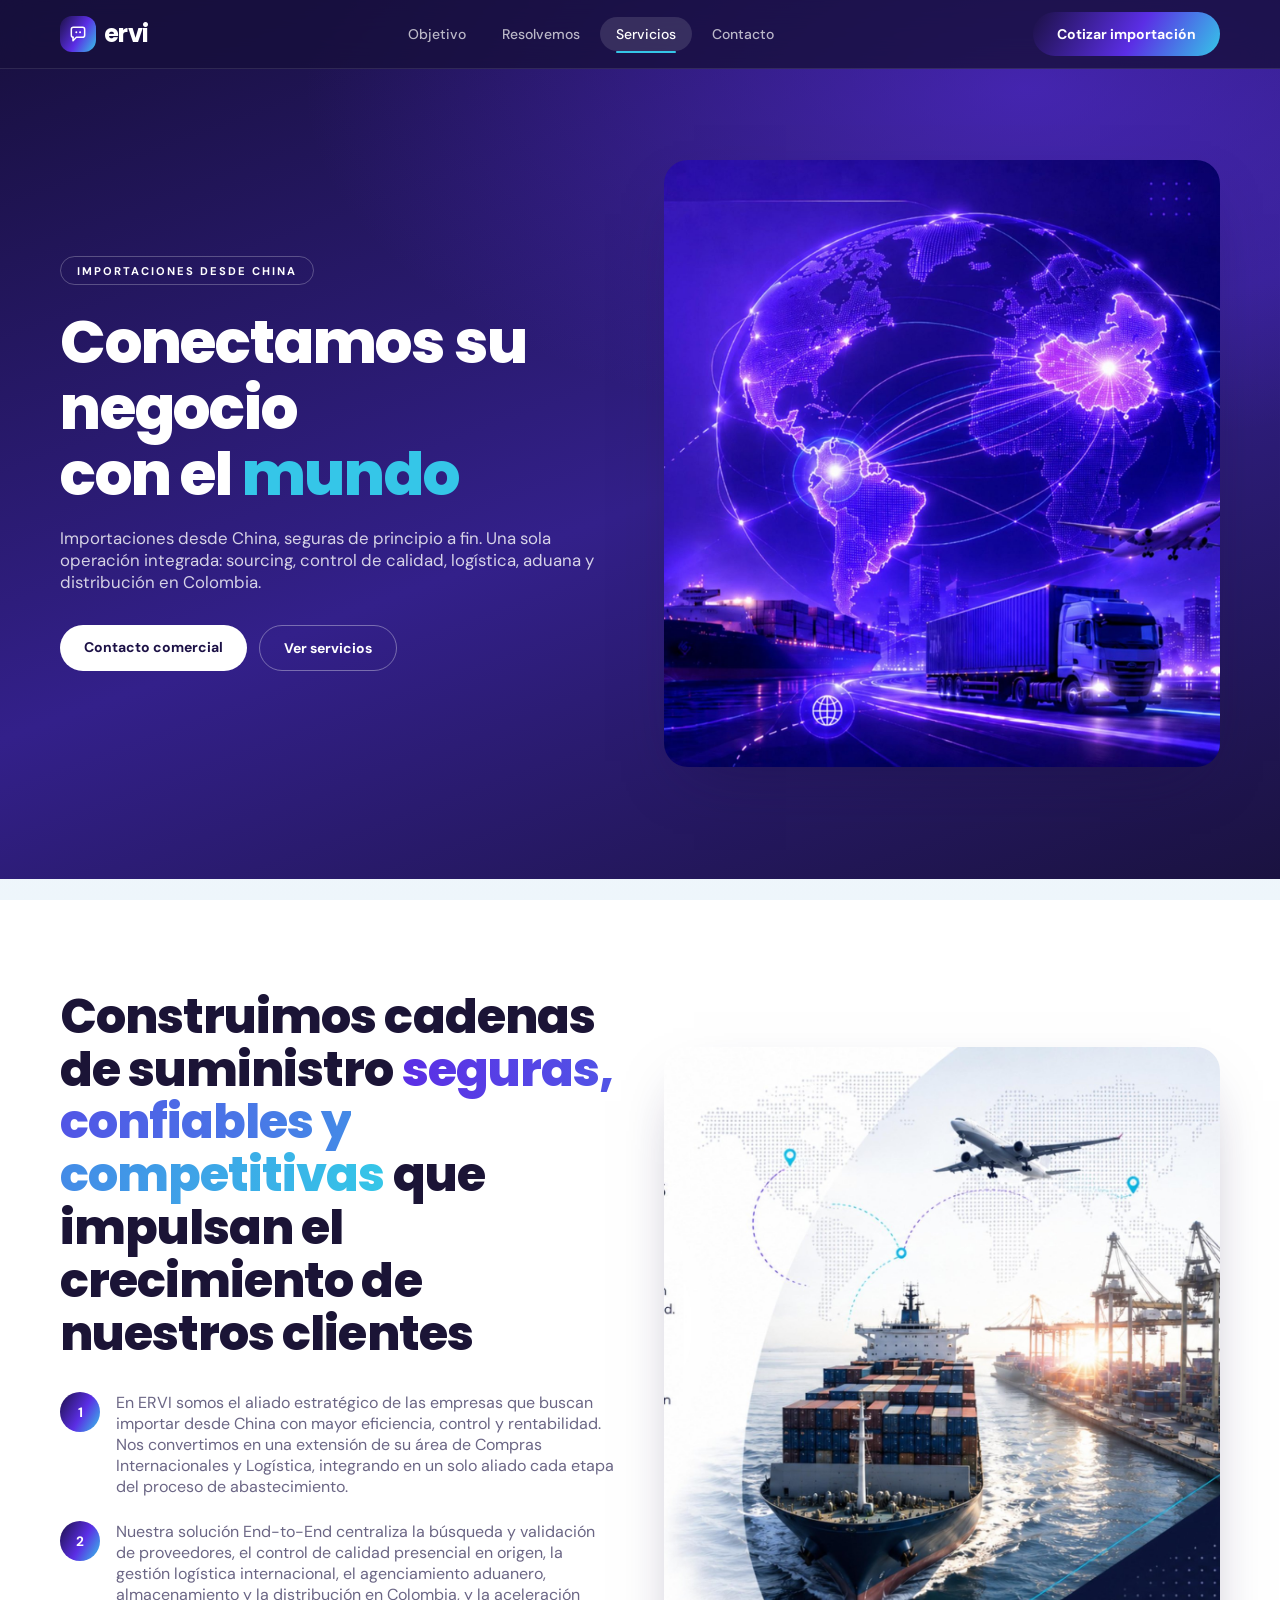
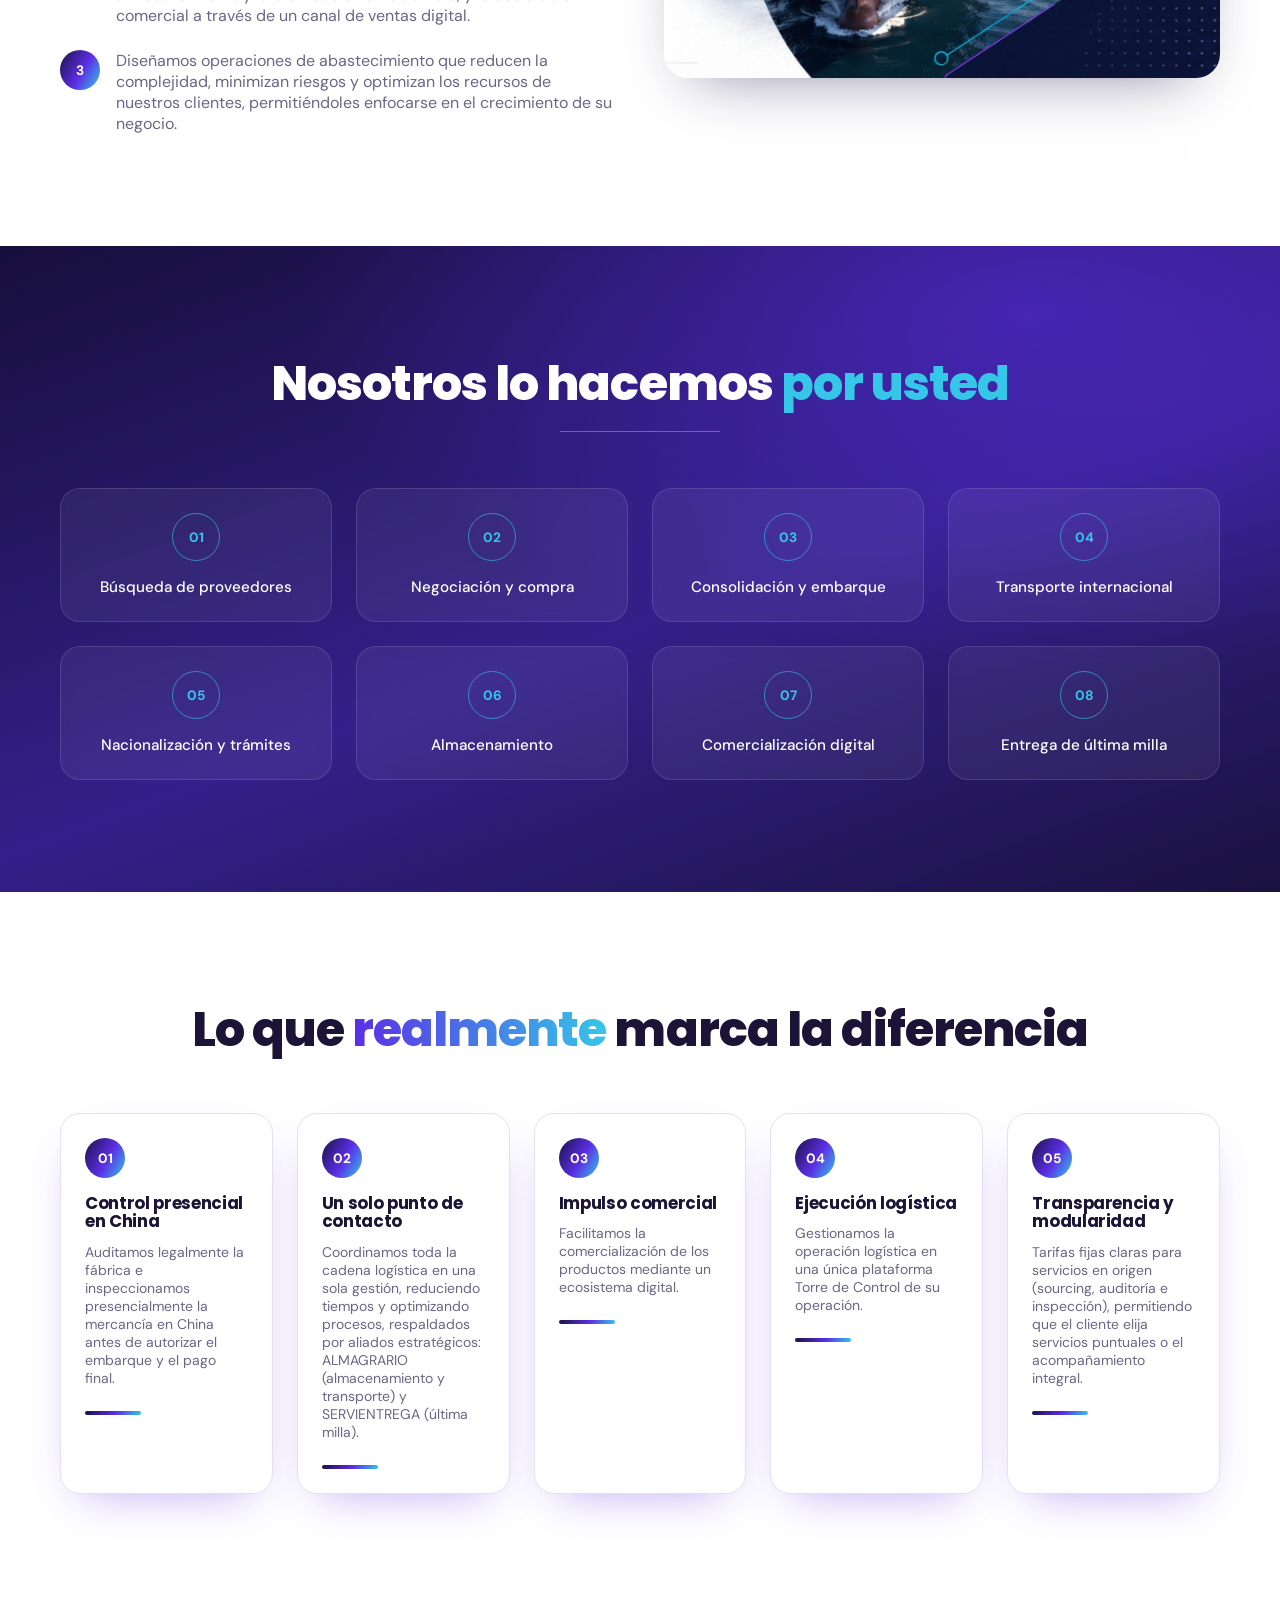
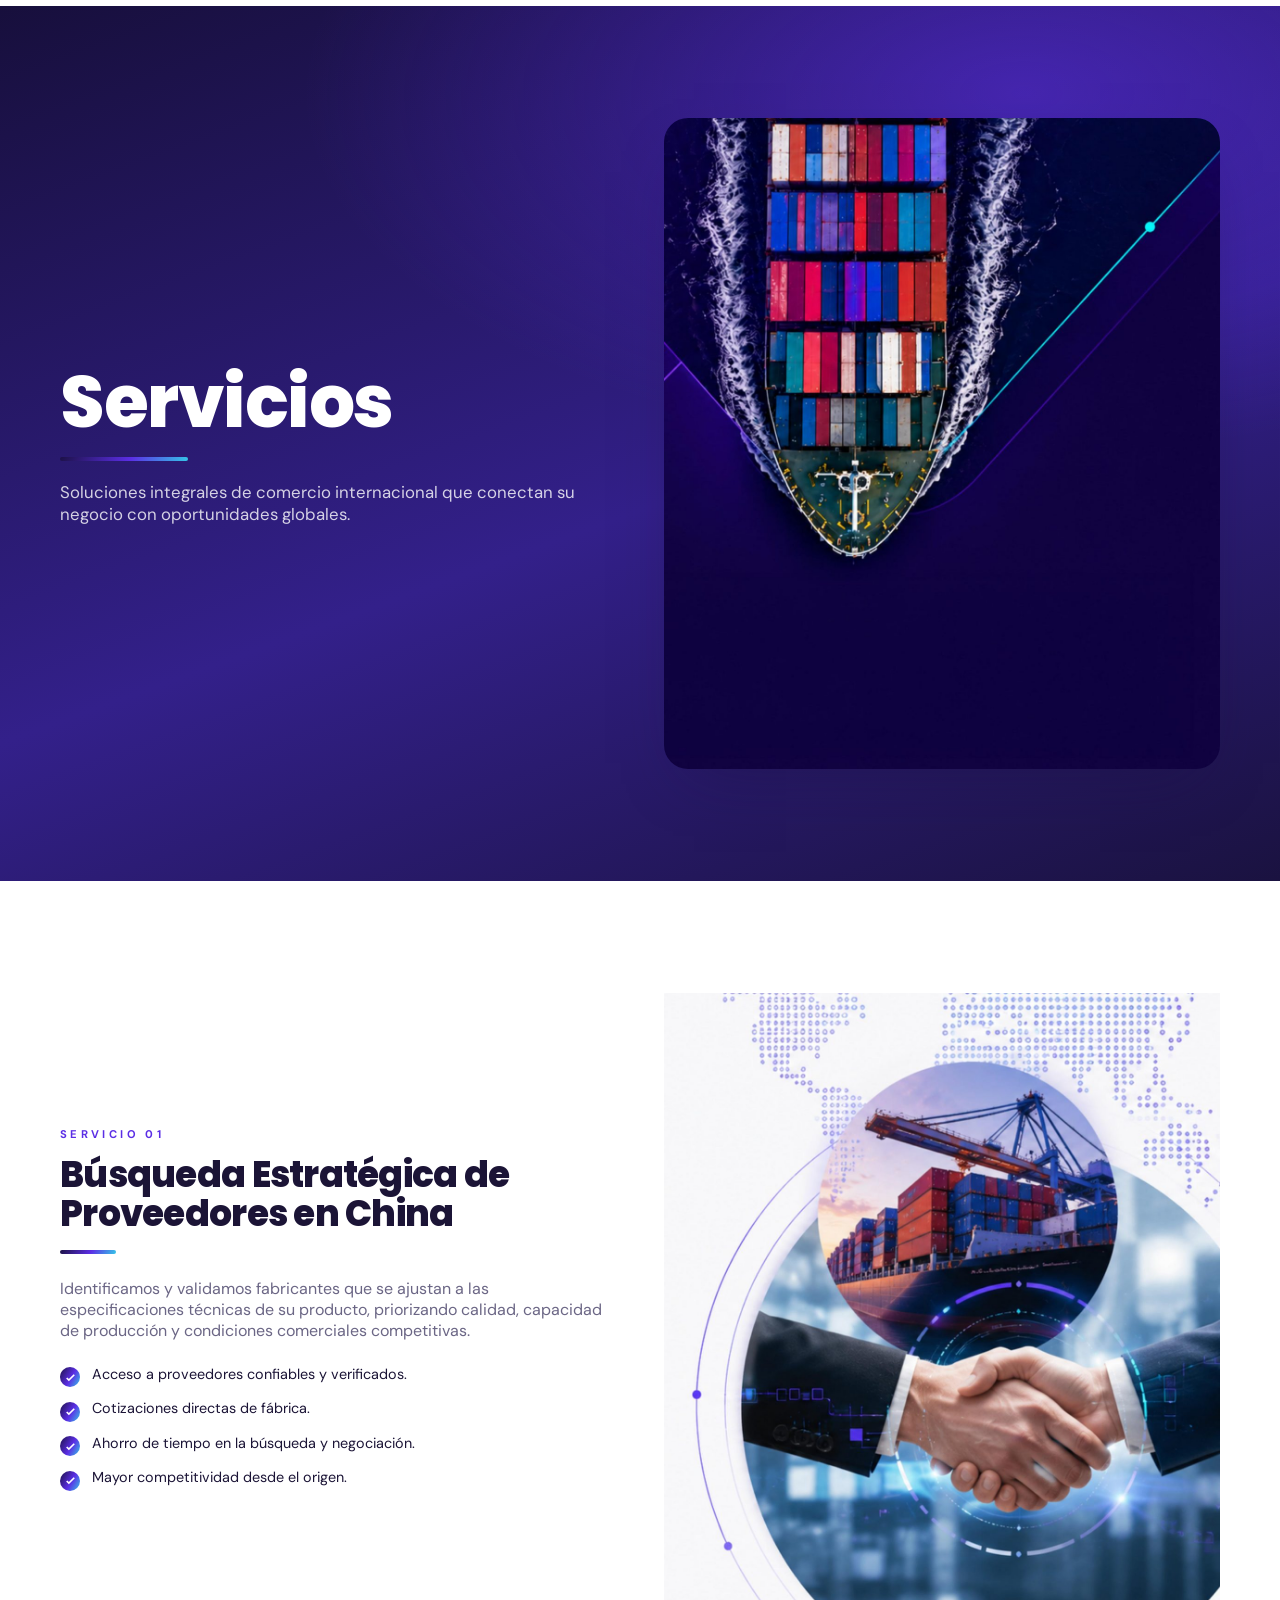
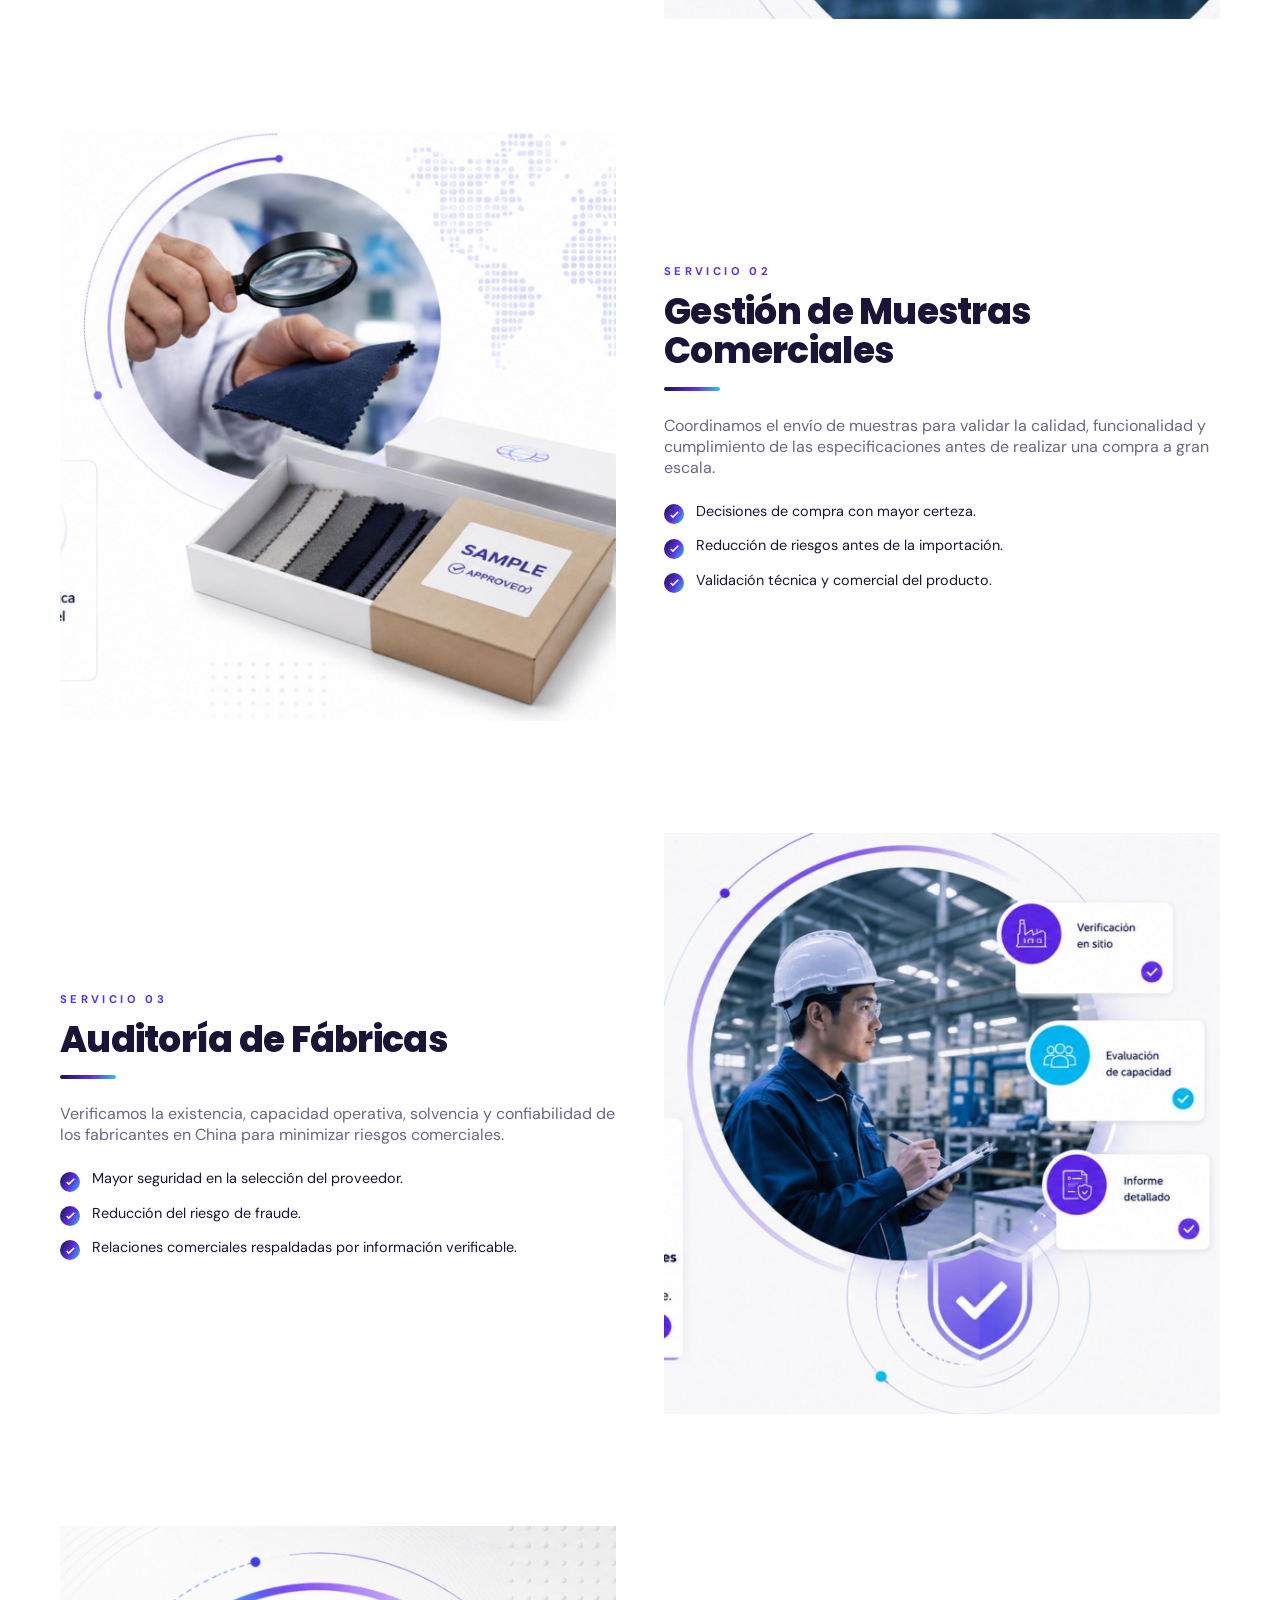
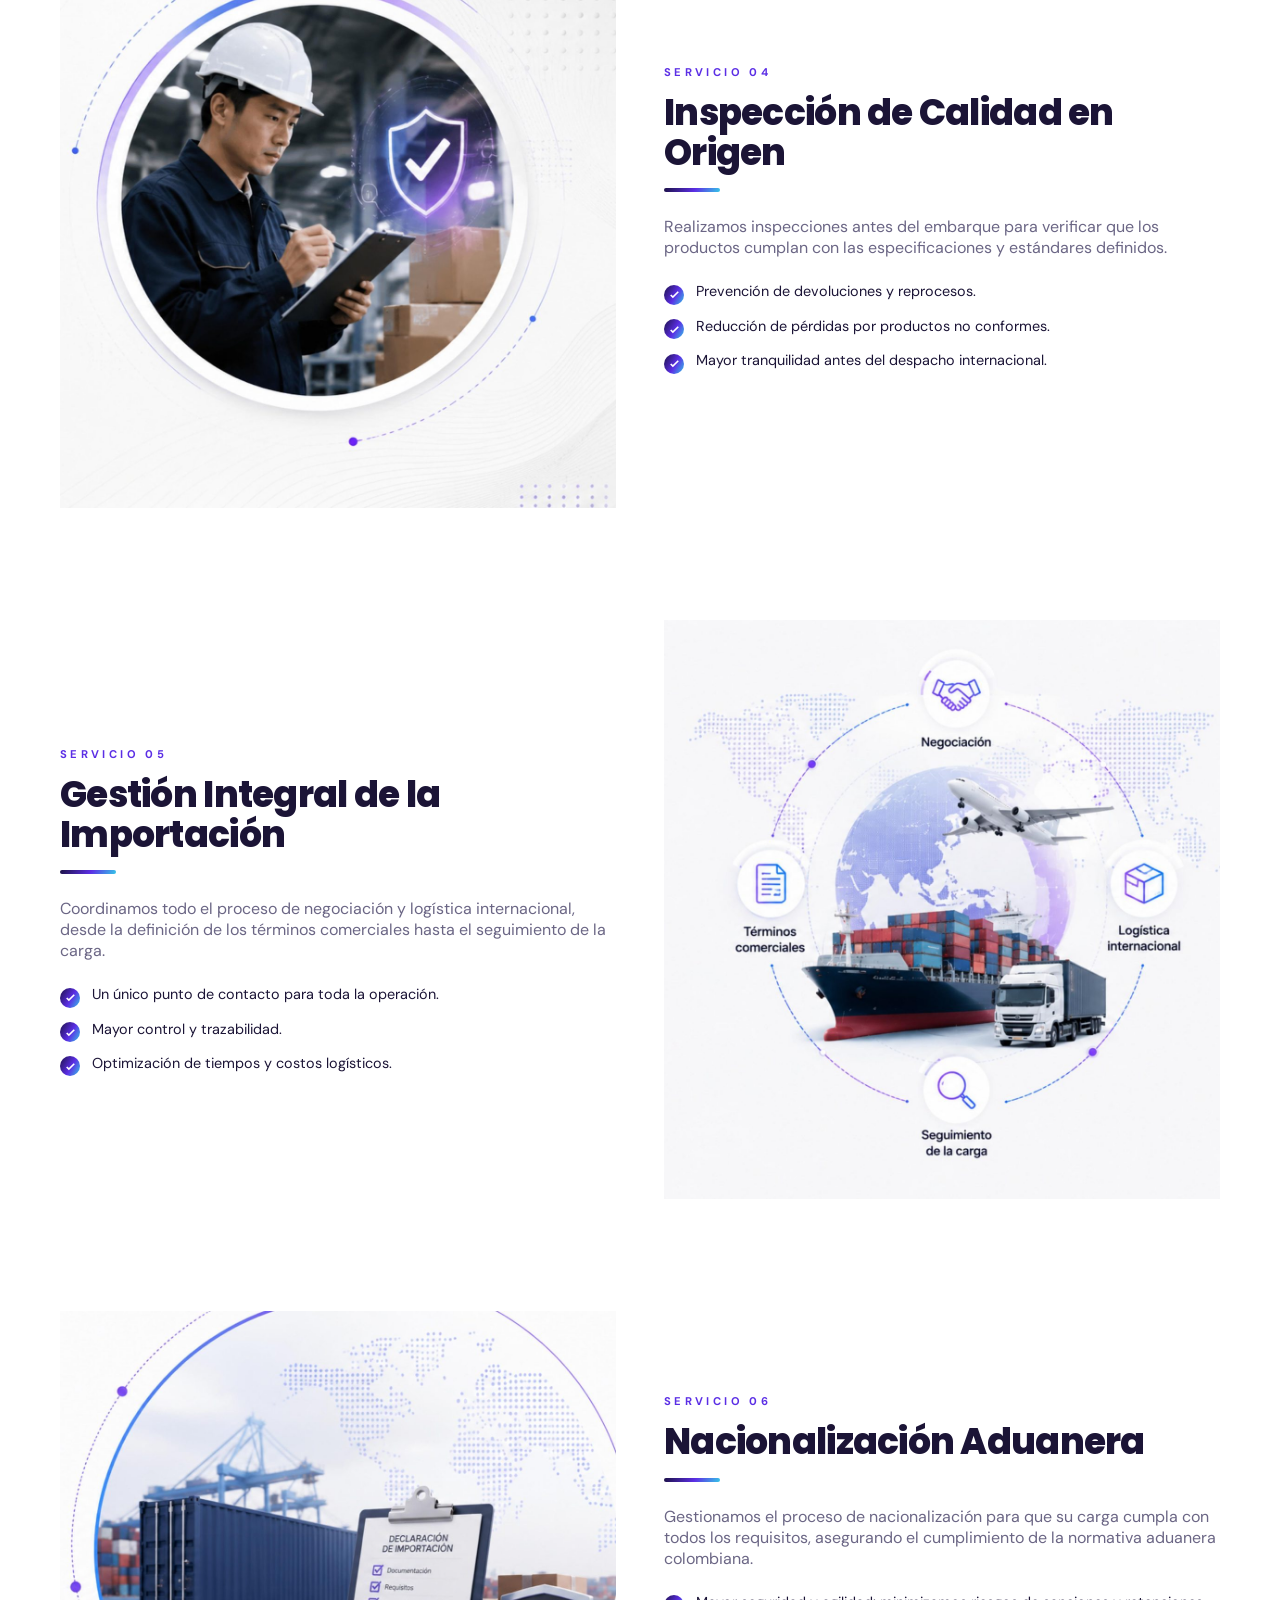
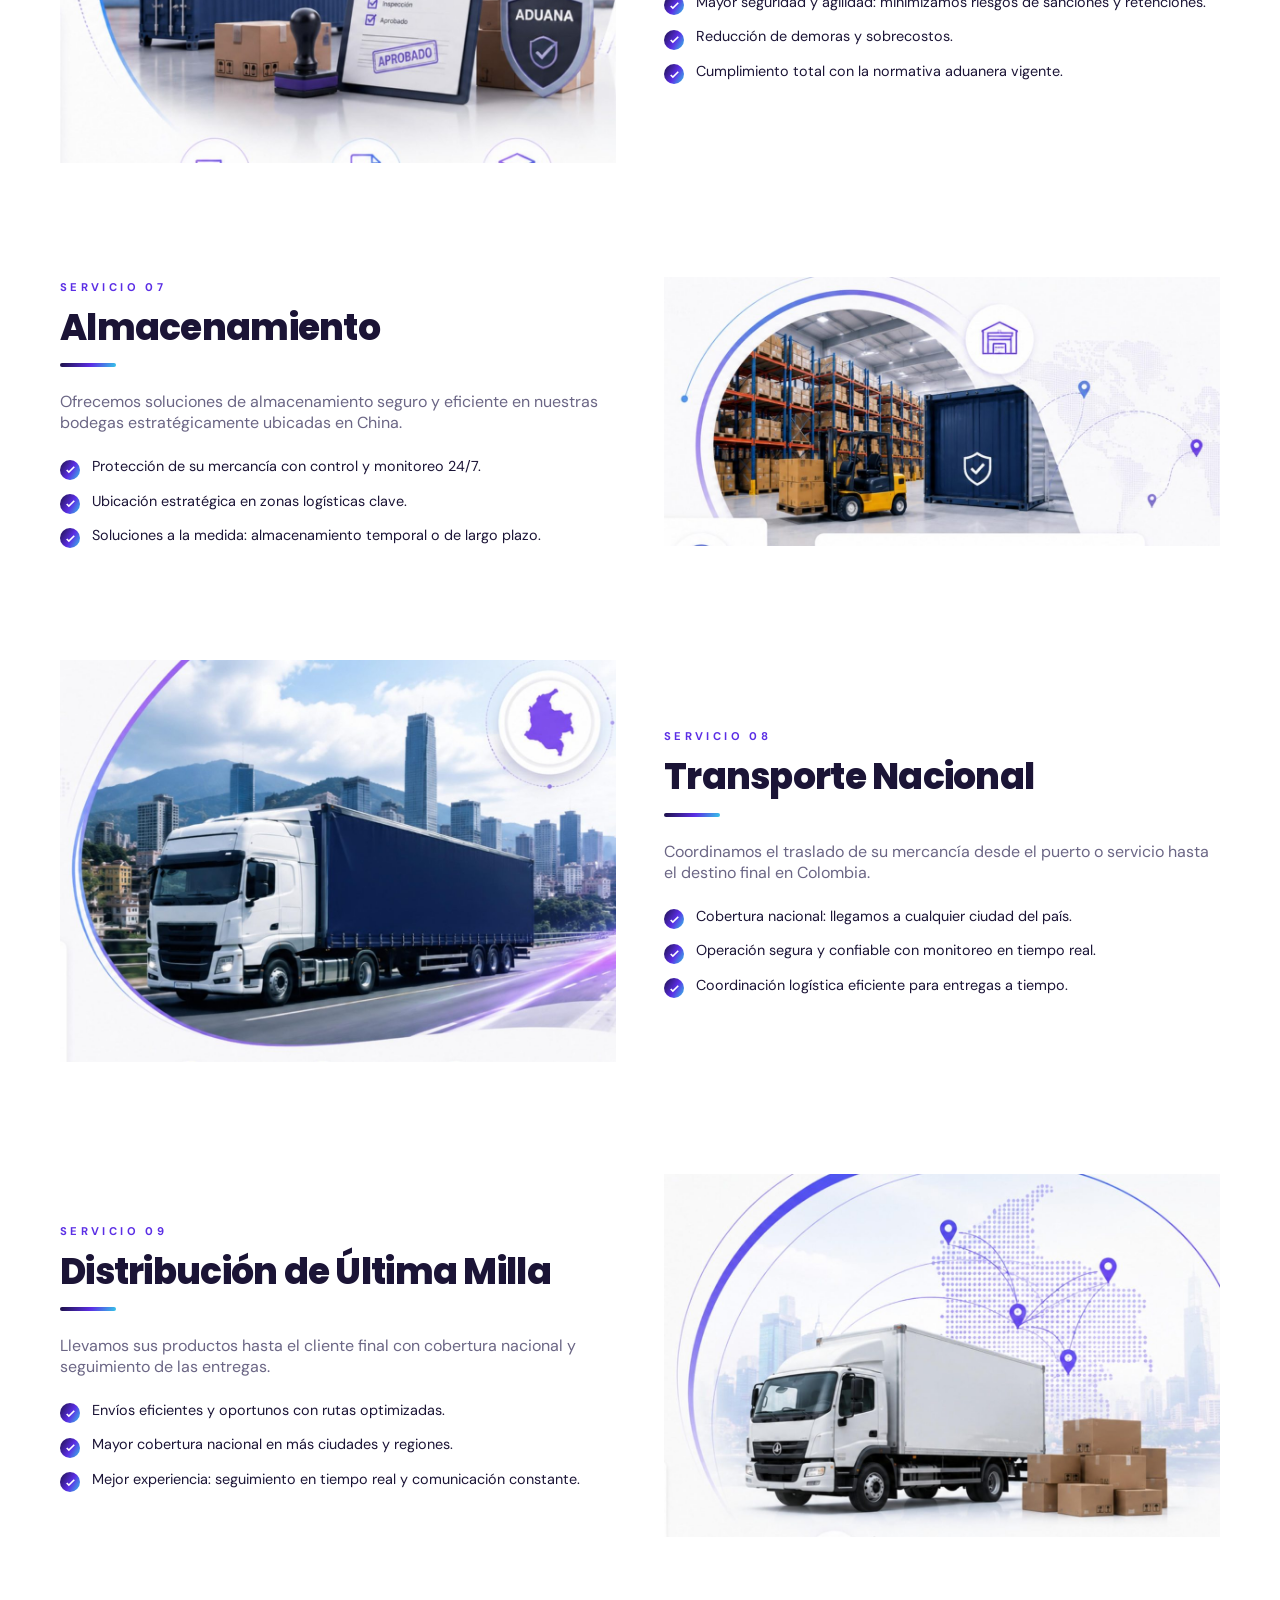
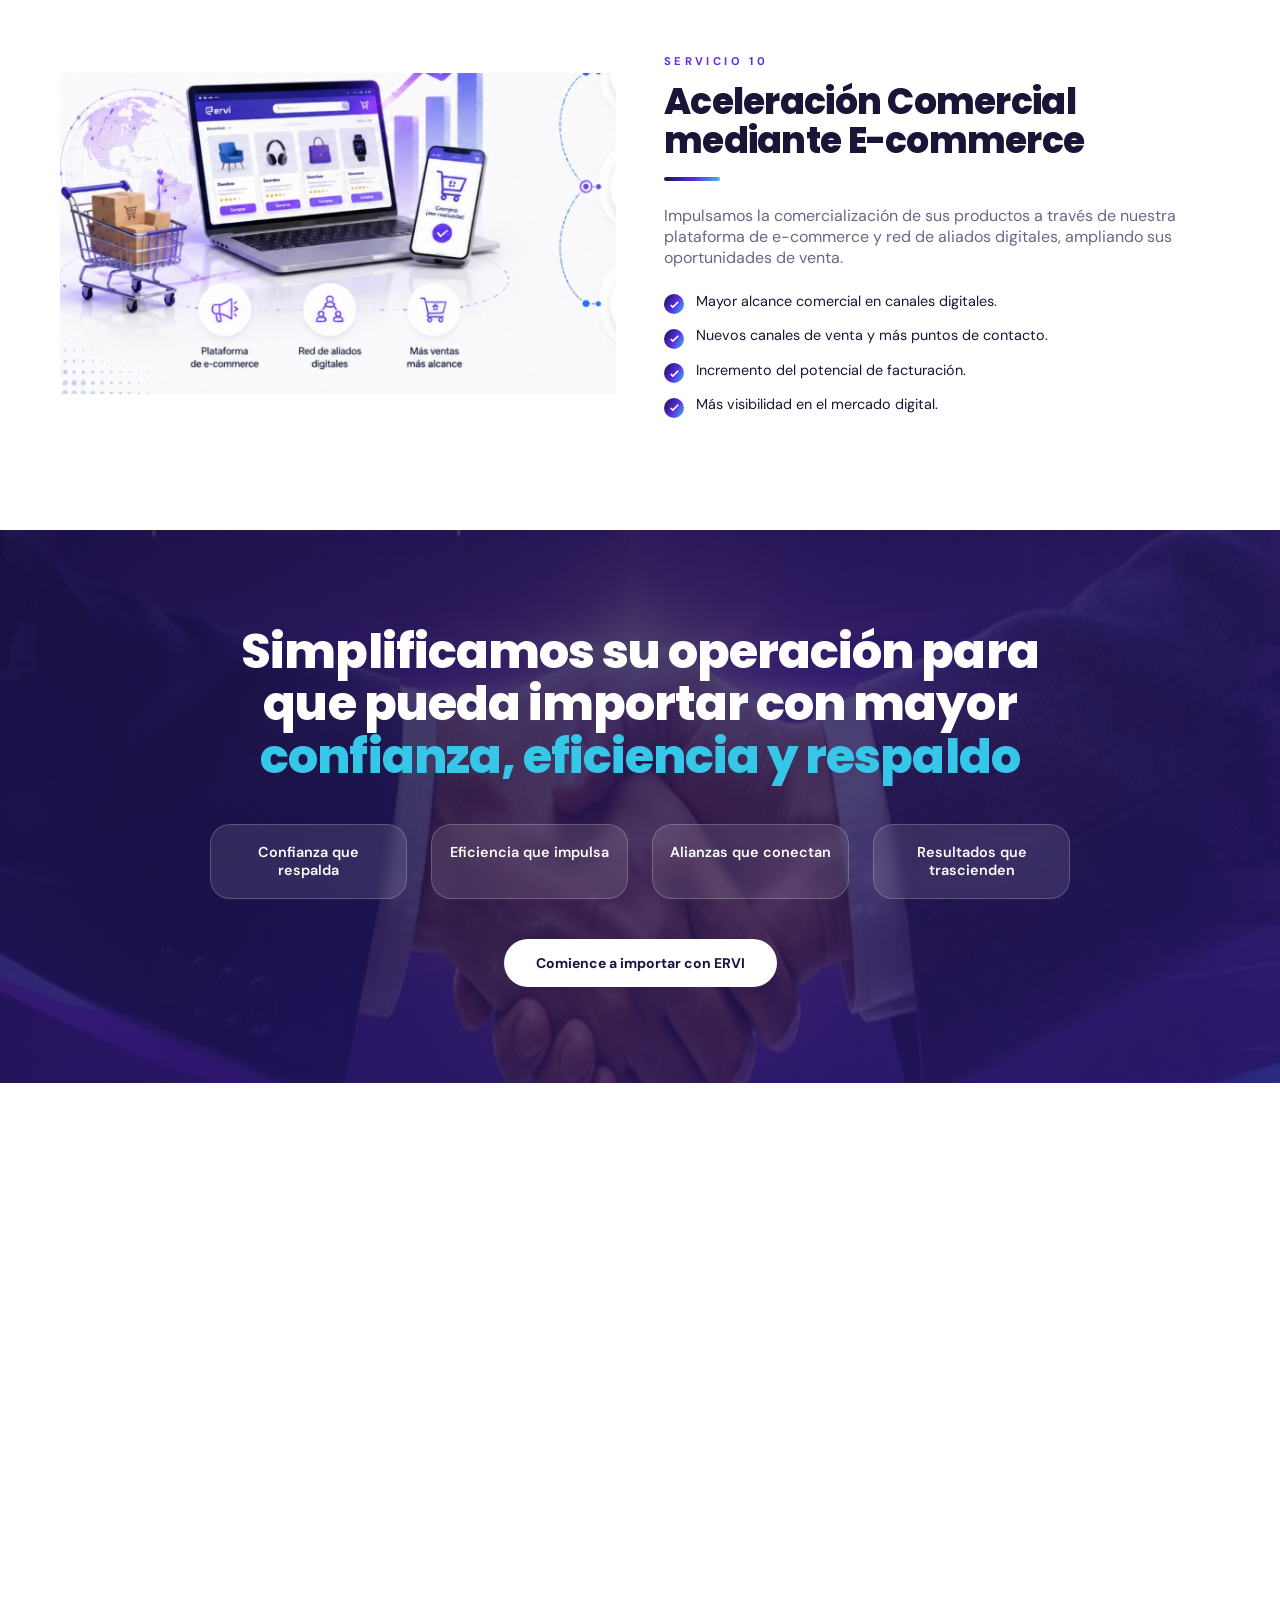
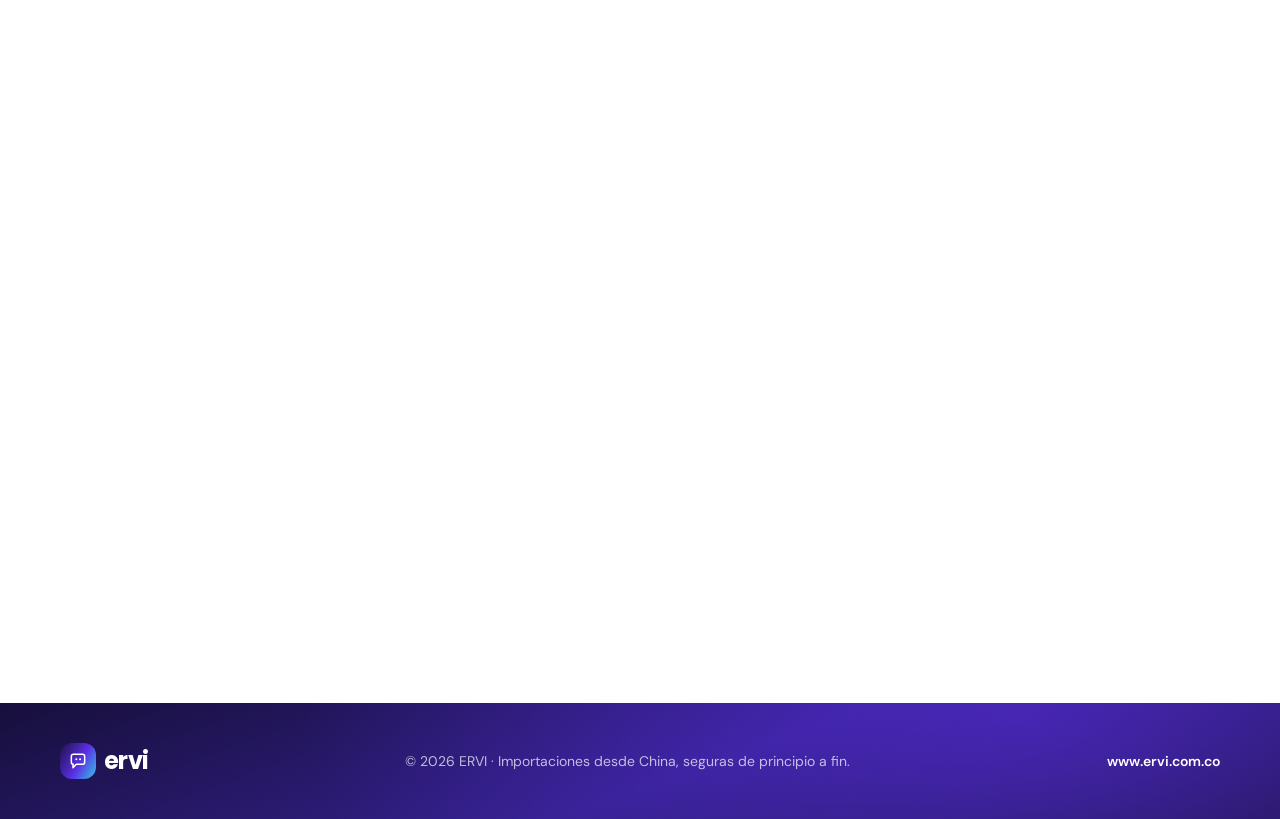
==== app/lovable/index.html @ 864efe82 "Se crean versiones de one page claude y lovable" ====
<!DOCTYPE html>
<html lang="es">
<head>
<meta charset="utf-8">
<meta name="viewport" content="width=device-width, initial-scale=1">
<title>ERVI | Importaciones desde China seguras de principio a fin</title>
<meta name="description" content="ERVI conecta su negocio con el mundo: búsqueda de proveedores, auditoría e inspección en China, importación, nacionalización, almacenamiento y última milla en Colombia.">
<meta property="og:title" content="ERVI | Importaciones desde China de principio a fin">
<meta property="og:description" content="Soluciones integrales de comercio internacional: sourcing en China, control de calidad en origen, logística, aduana y distribución en Colombia.">
<meta property="og:type" content="website">
<meta name="twitter:card" content="summary_large_image">
<link rel="preconnect" href="https://fonts.googleapis.com">
<link rel="preconnect" href="https://fonts.gstatic.com" crossorigin>
<link href="https://fonts.googleapis.com/css2?family=DM+Sans:wght@400;500;700&family=Poppins:wght@600;700;800&display=swap" rel="stylesheet">
<link rel="stylesheet" href="styles.css">
</head>
<body>
<header class="site-header">
  <nav class="nav container">
    <a href="#inicio" class="brand"><span class="logo"><span class="logo-mark"><svg viewBox="0 0 24 24" fill="none" aria-hidden="true"><path d="M4 6.5A2.5 2.5 0 0 1 6.5 4h11A2.5 2.5 0 0 1 20 6.5v7A2.5 2.5 0 0 1 17.5 16H10l-4 4v-4H6.5A2.5 2.5 0 0 1 4 13.5v-7Z" stroke="currentColor" stroke-width="1.8" stroke-linejoin="round"/><circle cx="10" cy="10" r="1.2" fill="currentColor"/><circle cx="14.5" cy="10" r="1.2" fill="currentColor"/></svg></span><span class="logo-text">ervi</span></span></a>
    <ul class="nav-links"><li><a href="#objetivo" class="nav-link">Objetivo</a></li>
<li><a href="#resolvemos" class="nav-link">Resolvemos</a></li>
<li><a href="#servicios" class="nav-link">Servicios</a></li>
<li><a href="#contacto" class="nav-link">Contacto</a></li></ul>
    <a href="#contacto" class="btn btn-brand nav-cta">Cotizar importación</a>
    <button class="burger" id="burger" type="button" aria-label="Abrir menú" aria-expanded="false">
      <svg viewBox="0 0 24 24" fill="none" stroke="currentColor" stroke-width="2"><path d="M4 7h16M4 12h16M4 17h16"/></svg>
    </button>
  </nav>
  <ul class="mobile-menu" id="mobileMenu"><li><a href="#objetivo">Objetivo</a></li>
<li><a href="#resolvemos">Resolvemos</a></li>
<li><a href="#servicios">Servicios</a></li>
<li><a href="#contacto">Contacto</a></li></ul>
</header>

<main id="inicio">
  <section class="hero bg-deep">
    <div class="container grid-2 center">
      <div class="reveal">
        <span class="tag">Importaciones desde China</span>
        <h1>Conectamos su negocio<br>con el <span class="cyan">mundo</span></h1>
        <p class="lead">Importaciones desde China, seguras de principio a fin. Una sola operación integrada: sourcing, control de calidad, logística, aduana y distribución en Colombia.</p>
        <div class="actions">
          <a href="#contacto" class="btn btn-light">Contacto comercial</a>
          <a href="#servicios" class="btn btn-ghost">Ver servicios</a>
        </div>
      </div>
      <div class="reveal"><img class="shot" src="img/hero.jpg" alt="Red logística global de ERVI: globo terráqueo, buque portacontenedores, avión y camión"></div>
    </div>
  </section>

  <section id="objetivo" class="section">
    <div class="container grid-2 center">
      <div class="reveal">
        <h2>Construimos cadenas de suministro <span class="text-gradient">seguras, confiables y competitivas</span> que impulsan el crecimiento de nuestros clientes</h2>
        <div class="obj-list"><div class="obj-item"><span class="badge-num">1</span><p class="muted">En ERVI somos el aliado estratégico de las empresas que buscan importar desde China con mayor eficiencia, control y rentabilidad. Nos convertimos en una extensión de su área de Compras Internacionales y Logística, integrando en un solo aliado cada etapa del proceso de abastecimiento.</p></div>
<div class="obj-item"><span class="badge-num">2</span><p class="muted">Nuestra solución End-to-End centraliza la búsqueda y validación de proveedores, el control de calidad presencial en origen, la gestión logística internacional, el agenciamiento aduanero, almacenamiento y la distribución en Colombia, y la aceleración comercial a través de un canal de ventas digital.</p></div>
<div class="obj-item"><span class="badge-num">3</span><p class="muted">Diseñamos operaciones de abastecimiento que reducen la complejidad, minimizan riesgos y optimizan los recursos de nuestros clientes, permitiéndoles enfocarse en el crecimiento de su negocio.</p></div></div>
      </div>
      <div class="reveal"><img class="shot" src="img/objetivo.jpg" alt="Buque portacontenedores en puerto y avión de carga sobre mapa mundial" loading="lazy"></div>
    </div>
  </section>

  <section id="resolvemos" class="section bg-deep">
    <div class="container">
      <div class="reveal center-text">
        <h2>Nosotros lo hacemos <span class="cyan">por usted</span></h2>
        <span class="divider"></span>
      </div>
      <div class="steps"><div class="step reveal"><span class="step-n">01</span><p>Búsqueda de proveedores</p></div>
<div class="step reveal"><span class="step-n">02</span><p>Negociación y compra</p></div>
<div class="step reveal"><span class="step-n">03</span><p>Consolidación y embarque</p></div>
<div class="step reveal"><span class="step-n">04</span><p>Transporte internacional</p></div>
<div class="step reveal"><span class="step-n">05</span><p>Nacionalización y trámites</p></div>
<div class="step reveal"><span class="step-n">06</span><p>Almacenamiento</p></div>
<div class="step reveal"><span class="step-n">07</span><p>Comercialización digital</p></div>
<div class="step reveal"><span class="step-n">08</span><p>Entrega de última milla</p></div></div>
    </div>
  </section>

  <section class="section">
    <div class="container">
      <div class="reveal center-text"><h2>Lo que <span class="text-gradient">realmente</span> marca la diferencia</h2></div>
      <div class="dif-grid"><article class="dif-card reveal"><span class="badge-num">01</span><h3>Control presencial en China</h3><p>Auditamos legalmente la fábrica e inspeccionamos presencialmente la mercancía en China antes de autorizar el embarque y el pago final.</p><span class="rule"></span></article>
<article class="dif-card reveal"><span class="badge-num">02</span><h3>Un solo punto de contacto</h3><p>Coordinamos toda la cadena logística en una sola gestión, reduciendo tiempos y optimizando procesos, respaldados por aliados estratégicos: ALMAGRARIO (almacenamiento y transporte) y SERVIENTREGA (última milla).</p><span class="rule"></span></article>
<article class="dif-card reveal"><span class="badge-num">03</span><h3>Impulso comercial</h3><p>Facilitamos la comercialización de los productos mediante un ecosistema digital.</p><span class="rule"></span></article>
<article class="dif-card reveal"><span class="badge-num">04</span><h3>Ejecución logística</h3><p>Gestionamos la operación logística en una única plataforma Torre de Control de su operación.</p><span class="rule"></span></article>
<article class="dif-card reveal"><span class="badge-num">05</span><h3>Transparencia y modularidad</h3><p>Tarifas fijas claras para servicios en origen (sourcing, auditoría e inspección), permitiendo que el cliente elija servicios puntuales o el acompañamiento integral.</p><span class="rule"></span></article></div>
    </div>
  </section>

  <section id="servicios" class="section bg-deep">
    <div class="container grid-2 center">
      <div class="reveal">
        <h2 class="xxl">Servicios</h2>
        <span class="rule wide"></span>
        <p class="lead">Soluciones integrales de comercio internacional que conectan su negocio con oportunidades globales.</p>
      </div>
      <div class="reveal"><img class="shot" src="img/servicios-cover.jpg" alt="Vista aérea de un buque portacontenedores navegando" loading="lazy"></div>
    </div>
  </section>

  <div class="services">
<section id="proveedores" class="service ">
  <div class="service-inner">
    <div class="reveal">
      <span class="eyebrow">Servicio 01</span>
      <h3>Búsqueda Estratégica de Proveedores en China</h3>
      <span class="rule"></span>
      <p class="muted">Identificamos y validamos fabricantes que se ajustan a las especificaciones técnicas de su producto, priorizando calidad, capacidad de producción y condiciones comerciales competitivas.</p>
      <ul class="bullets"><li><span class="tick"><svg viewBox="0 0 24 24" fill="none" stroke="currentColor" stroke-width="3"><path d="M5 13l4 4L19 7"/></svg></span><span>Acceso a proveedores confiables y verificados.</span></li>
<li><span class="tick"><svg viewBox="0 0 24 24" fill="none" stroke="currentColor" stroke-width="3"><path d="M5 13l4 4L19 7"/></svg></span><span>Cotizaciones directas de fábrica.</span></li>
<li><span class="tick"><svg viewBox="0 0 24 24" fill="none" stroke="currentColor" stroke-width="3"><path d="M5 13l4 4L19 7"/></svg></span><span>Ahorro de tiempo en la búsqueda y negociación.</span></li>
<li><span class="tick"><svg viewBox="0 0 24 24" fill="none" stroke="currentColor" stroke-width="3"><path d="M5 13l4 4L19 7"/></svg></span><span>Mayor competitividad desde el origen.</span></li></ul>
    </div>
    <div class="reveal"><img src="img/s-proveedores.jpg" alt="Búsqueda Estratégica de Proveedores en China" loading="lazy"></div>
  </div>
</section>
<section id="muestras" class="service reverse">
  <div class="service-inner">
    <div class="reveal">
      <span class="eyebrow">Servicio 02</span>
      <h3>Gestión de Muestras Comerciales</h3>
      <span class="rule"></span>
      <p class="muted">Coordinamos el envío de muestras para validar la calidad, funcionalidad y cumplimiento de las especificaciones antes de realizar una compra a gran escala.</p>
      <ul class="bullets"><li><span class="tick"><svg viewBox="0 0 24 24" fill="none" stroke="currentColor" stroke-width="3"><path d="M5 13l4 4L19 7"/></svg></span><span>Decisiones de compra con mayor certeza.</span></li>
<li><span class="tick"><svg viewBox="0 0 24 24" fill="none" stroke="currentColor" stroke-width="3"><path d="M5 13l4 4L19 7"/></svg></span><span>Reducción de riesgos antes de la importación.</span></li>
<li><span class="tick"><svg viewBox="0 0 24 24" fill="none" stroke="currentColor" stroke-width="3"><path d="M5 13l4 4L19 7"/></svg></span><span>Validación técnica y comercial del producto.</span></li></ul>
    </div>
    <div class="reveal"><img src="img/s-muestras.jpg" alt="Gestión de Muestras Comerciales" loading="lazy"></div>
  </div>
</section>
<section id="auditoria" class="service ">
  <div class="service-inner">
    <div class="reveal">
      <span class="eyebrow">Servicio 03</span>
      <h3>Auditoría de Fábricas</h3>
      <span class="rule"></span>
      <p class="muted">Verificamos la existencia, capacidad operativa, solvencia y confiabilidad de los fabricantes en China para minimizar riesgos comerciales.</p>
      <ul class="bullets"><li><span class="tick"><svg viewBox="0 0 24 24" fill="none" stroke="currentColor" stroke-width="3"><path d="M5 13l4 4L19 7"/></svg></span><span>Mayor seguridad en la selección del proveedor.</span></li>
<li><span class="tick"><svg viewBox="0 0 24 24" fill="none" stroke="currentColor" stroke-width="3"><path d="M5 13l4 4L19 7"/></svg></span><span>Reducción del riesgo de fraude.</span></li>
<li><span class="tick"><svg viewBox="0 0 24 24" fill="none" stroke="currentColor" stroke-width="3"><path d="M5 13l4 4L19 7"/></svg></span><span>Relaciones comerciales respaldadas por información verificable.</span></li></ul>
    </div>
    <div class="reveal"><img src="img/s-auditoria.jpg" alt="Auditoría de Fábricas" loading="lazy"></div>
  </div>
</section>
<section id="inspeccion" class="service reverse">
  <div class="service-inner">
    <div class="reveal">
      <span class="eyebrow">Servicio 04</span>
      <h3>Inspección de Calidad en Origen</h3>
      <span class="rule"></span>
      <p class="muted">Realizamos inspecciones antes del embarque para verificar que los productos cumplan con las especificaciones y estándares definidos.</p>
      <ul class="bullets"><li><span class="tick"><svg viewBox="0 0 24 24" fill="none" stroke="currentColor" stroke-width="3"><path d="M5 13l4 4L19 7"/></svg></span><span>Prevención de devoluciones y reprocesos.</span></li>
<li><span class="tick"><svg viewBox="0 0 24 24" fill="none" stroke="currentColor" stroke-width="3"><path d="M5 13l4 4L19 7"/></svg></span><span>Reducción de pérdidas por productos no conformes.</span></li>
<li><span class="tick"><svg viewBox="0 0 24 24" fill="none" stroke="currentColor" stroke-width="3"><path d="M5 13l4 4L19 7"/></svg></span><span>Mayor tranquilidad antes del despacho internacional.</span></li></ul>
    </div>
    <div class="reveal"><img src="img/s-inspeccion.jpg" alt="Inspección de Calidad en Origen" loading="lazy"></div>
  </div>
</section>
<section id="importacion" class="service ">
  <div class="service-inner">
    <div class="reveal">
      <span class="eyebrow">Servicio 05</span>
      <h3>Gestión Integral de la Importación</h3>
      <span class="rule"></span>
      <p class="muted">Coordinamos todo el proceso de negociación y logística internacional, desde la definición de los términos comerciales hasta el seguimiento de la carga.</p>
      <ul class="bullets"><li><span class="tick"><svg viewBox="0 0 24 24" fill="none" stroke="currentColor" stroke-width="3"><path d="M5 13l4 4L19 7"/></svg></span><span>Un único punto de contacto para toda la operación.</span></li>
<li><span class="tick"><svg viewBox="0 0 24 24" fill="none" stroke="currentColor" stroke-width="3"><path d="M5 13l4 4L19 7"/></svg></span><span>Mayor control y trazabilidad.</span></li>
<li><span class="tick"><svg viewBox="0 0 24 24" fill="none" stroke="currentColor" stroke-width="3"><path d="M5 13l4 4L19 7"/></svg></span><span>Optimización de tiempos y costos logísticos.</span></li></ul>
    </div>
    <div class="reveal"><img src="img/s-importacion.jpg" alt="Gestión Integral de la Importación" loading="lazy"></div>
  </div>
</section>
<section id="aduana" class="service reverse">
  <div class="service-inner">
    <div class="reveal">
      <span class="eyebrow">Servicio 06</span>
      <h3>Nacionalización Aduanera</h3>
      <span class="rule"></span>
      <p class="muted">Gestionamos el proceso de nacionalización para que su carga cumpla con todos los requisitos, asegurando el cumplimiento de la normativa aduanera colombiana.</p>
      <ul class="bullets"><li><span class="tick"><svg viewBox="0 0 24 24" fill="none" stroke="currentColor" stroke-width="3"><path d="M5 13l4 4L19 7"/></svg></span><span>Mayor seguridad y agilidad: minimizamos riesgos de sanciones y retenciones.</span></li>
<li><span class="tick"><svg viewBox="0 0 24 24" fill="none" stroke="currentColor" stroke-width="3"><path d="M5 13l4 4L19 7"/></svg></span><span>Reducción de demoras y sobrecostos.</span></li>
<li><span class="tick"><svg viewBox="0 0 24 24" fill="none" stroke="currentColor" stroke-width="3"><path d="M5 13l4 4L19 7"/></svg></span><span>Cumplimiento total con la normativa aduanera vigente.</span></li></ul>
    </div>
    <div class="reveal"><img src="img/s-aduana.jpg" alt="Nacionalización Aduanera" loading="lazy"></div>
  </div>
</section>
<section id="almacenamiento" class="service ">
  <div class="service-inner">
    <div class="reveal">
      <span class="eyebrow">Servicio 07</span>
      <h3>Almacenamiento</h3>
      <span class="rule"></span>
      <p class="muted">Ofrecemos soluciones de almacenamiento seguro y eficiente en nuestras bodegas estratégicamente ubicadas en China.</p>
      <ul class="bullets"><li><span class="tick"><svg viewBox="0 0 24 24" fill="none" stroke="currentColor" stroke-width="3"><path d="M5 13l4 4L19 7"/></svg></span><span>Protección de su mercancía con control y monitoreo 24/7.</span></li>
<li><span class="tick"><svg viewBox="0 0 24 24" fill="none" stroke="currentColor" stroke-width="3"><path d="M5 13l4 4L19 7"/></svg></span><span>Ubicación estratégica en zonas logísticas clave.</span></li>
<li><span class="tick"><svg viewBox="0 0 24 24" fill="none" stroke="currentColor" stroke-width="3"><path d="M5 13l4 4L19 7"/></svg></span><span>Soluciones a la medida: almacenamiento temporal o de largo plazo.</span></li></ul>
    </div>
    <div class="reveal"><img src="img/s-almacenamiento.jpg" alt="Almacenamiento" loading="lazy"></div>
  </div>
</section>
<section id="transporte" class="service reverse">
  <div class="service-inner">
    <div class="reveal">
      <span class="eyebrow">Servicio 08</span>
      <h3>Transporte Nacional</h3>
      <span class="rule"></span>
      <p class="muted">Coordinamos el traslado de su mercancía desde el puerto o servicio hasta el destino final en Colombia.</p>
      <ul class="bullets"><li><span class="tick"><svg viewBox="0 0 24 24" fill="none" stroke="currentColor" stroke-width="3"><path d="M5 13l4 4L19 7"/></svg></span><span>Cobertura nacional: llegamos a cualquier ciudad del país.</span></li>
<li><span class="tick"><svg viewBox="0 0 24 24" fill="none" stroke="currentColor" stroke-width="3"><path d="M5 13l4 4L19 7"/></svg></span><span>Operación segura y confiable con monitoreo en tiempo real.</span></li>
<li><span class="tick"><svg viewBox="0 0 24 24" fill="none" stroke="currentColor" stroke-width="3"><path d="M5 13l4 4L19 7"/></svg></span><span>Coordinación logística eficiente para entregas a tiempo.</span></li></ul>
    </div>
    <div class="reveal"><img src="img/s-transporte.jpg" alt="Transporte Nacional" loading="lazy"></div>
  </div>
</section>
<section id="ultima-milla" class="service ">
  <div class="service-inner">
    <div class="reveal">
      <span class="eyebrow">Servicio 09</span>
      <h3>Distribución de Última Milla</h3>
      <span class="rule"></span>
      <p class="muted">Llevamos sus productos hasta el cliente final con cobertura nacional y seguimiento de las entregas.</p>
      <ul class="bullets"><li><span class="tick"><svg viewBox="0 0 24 24" fill="none" stroke="currentColor" stroke-width="3"><path d="M5 13l4 4L19 7"/></svg></span><span>Envíos eficientes y oportunos con rutas optimizadas.</span></li>
<li><span class="tick"><svg viewBox="0 0 24 24" fill="none" stroke="currentColor" stroke-width="3"><path d="M5 13l4 4L19 7"/></svg></span><span>Mayor cobertura nacional en más ciudades y regiones.</span></li>
<li><span class="tick"><svg viewBox="0 0 24 24" fill="none" stroke="currentColor" stroke-width="3"><path d="M5 13l4 4L19 7"/></svg></span><span>Mejor experiencia: seguimiento en tiempo real y comunicación constante.</span></li></ul>
    </div>
    <div class="reveal"><img src="img/s-ultimamilla.jpg" alt="Distribución de Última Milla" loading="lazy"></div>
  </div>
</section>
<section id="ecommerce" class="service reverse">
  <div class="service-inner">
    <div class="reveal">
      <span class="eyebrow">Servicio 10</span>
      <h3>Aceleración Comercial mediante E-commerce</h3>
      <span class="rule"></span>
      <p class="muted">Impulsamos la comercialización de sus productos a través de nuestra plataforma de e-commerce y red de aliados digitales, ampliando sus oportunidades de venta.</p>
      <ul class="bullets"><li><span class="tick"><svg viewBox="0 0 24 24" fill="none" stroke="currentColor" stroke-width="3"><path d="M5 13l4 4L19 7"/></svg></span><span>Mayor alcance comercial en canales digitales.</span></li>
<li><span class="tick"><svg viewBox="0 0 24 24" fill="none" stroke="currentColor" stroke-width="3"><path d="M5 13l4 4L19 7"/></svg></span><span>Nuevos canales de venta y más puntos de contacto.</span></li>
<li><span class="tick"><svg viewBox="0 0 24 24" fill="none" stroke="currentColor" stroke-width="3"><path d="M5 13l4 4L19 7"/></svg></span><span>Incremento del potencial de facturación.</span></li>
<li><span class="tick"><svg viewBox="0 0 24 24" fill="none" stroke="currentColor" stroke-width="3"><path d="M5 13l4 4L19 7"/></svg></span><span>Más visibilidad en el mercado digital.</span></li></ul>
    </div>
    <div class="reveal"><img src="img/s-ecommerce.jpg" alt="Aceleración Comercial mediante E-commerce" loading="lazy"></div>
  </div>
</section></div>

  <section class="cta">
    <img class="cta-bg" src="img/cta.jpg" alt="Apretón de manos con puerto, buque y camión al fondo" loading="lazy">
    <div class="cta-overlay"></div>
    <div class="container narrow center-text reveal">
      <h2>Simplificamos su operación para que pueda importar con mayor <span class="cyan">confianza, eficiencia y respaldo</span></h2>
      <div class="pills"><div class="pill">Confianza que respalda</div><div class="pill">Eficiencia que impulsa</div><div class="pill">Alianzas que conectan</div><div class="pill">Resultados que trascienden</div></div>
      <a href="#contacto" class="btn btn-light lg">Comience a importar con ERVI</a>
    </div>
  </section>

  <section id="contacto" class="section">
    <div class="container grid-2">
      <div class="reveal">
        <h2>Contacto <span class="text-gradient">comercial</span></h2>
        <p class="muted mt">Cuéntenos qué necesita importar y un asesor le responderá con una propuesta a la medida.</p>
        <div class="contact-list">
          <a class="contact-item" href="mailto:comercial@ervi.com.co"><span class="ico">@</span><span>comercial@ervi.com.co</span></a>
          <a class="contact-item" href="tel:+573104906907"><span class="ico"><svg viewBox="0 0 24 24" fill="none" stroke="currentColor" stroke-width="1.8"><path d="M4 5c0-.6.4-1 1-1h2.2c.5 0 .9.3 1 .8l.8 3c.1.4 0 .8-.4 1L7 10.2a12 12 0 0 0 6.8 6.8l1.4-1.6c.2-.3.6-.4 1-.3l3 .8c.5.1.8.5.8 1V19c0 .6-.4 1-1 1A15 15 0 0 1 4 5Z"/></svg></span><span>(+57) 310 490 6907</span></a>
          <a class="contact-item" href="https://www.ervi.com.co" target="_blank" rel="noreferrer"><span class="ico"><svg viewBox="0 0 24 24" fill="none" stroke="currentColor" stroke-width="1.8"><circle cx="12" cy="12" r="9"/><path d="M3 12h18M12 3a15 15 0 0 1 0 18a15 15 0 0 1 0-18Z"/></svg></span><span>www.ervi.com.co</span></a>
        </div>
        <img class="shot mt" src="img/contacto.jpg" alt="Globo terráqueo conectando Colombia y China con rutas logísticas" loading="lazy">
      </div>
      <form id="contactForm" class="card form reveal" novalidate>
        <h3>Escríbanos</h3>
        <div class="fields">
          <div class="field"><label for="nombre">Nombre completo *</label><input id="nombre" name="nombre" placeholder="Su nombre"></div>
          <div class="field"><label for="empresa">Empresa</label><input id="empresa" name="empresa" placeholder="Nombre de su empresa"></div>
          <div class="field"><label for="email">Correo electrónico *</label><input id="email" name="email" type="email" placeholder="nombre@empresa.com"></div>
          <div class="field"><label for="telefono">Teléfono</label><input id="telefono" name="telefono" type="tel" placeholder="(+57) 300 000 0000"></div>
          <div class="field"><label for="mensaje">Mensaje *</label><textarea id="mensaje" name="mensaje" rows="4" placeholder="¿Qué producto desea importar?"></textarea></div>
        </div>
        <p class="form-error" id="formError" hidden></p>
        <p class="form-ok" id="formOk" hidden>¡Gracias! Hemos recibido su mensaje. Un asesor comercial le contactará pronto.</p>
        <button type="submit" class="btn btn-brand full">Enviar mensaje</button>
      </form>
    </div>
  </section>
</main>

<footer class="bg-deep">
  <div class="container footer-inner">
    <span class="logo"><span class="logo-mark"><svg viewBox="0 0 24 24" fill="none" aria-hidden="true"><path d="M4 6.5A2.5 2.5 0 0 1 6.5 4h11A2.5 2.5 0 0 1 20 6.5v7A2.5 2.5 0 0 1 17.5 16H10l-4 4v-4H6.5A2.5 2.5 0 0 1 4 13.5v-7Z" stroke="currentColor" stroke-width="1.8" stroke-linejoin="round"/><circle cx="10" cy="10" r="1.2" fill="currentColor"/><circle cx="14.5" cy="10" r="1.2" fill="currentColor"/></svg></span><span class="logo-text">ervi</span></span>
    <p class="muted-light">© <span id="year"></span> ERVI · Importaciones desde China, seguras de principio a fin.</p>
    <a href="https://www.ervi.com.co" target="_blank" rel="noreferrer" class="footer-link">www.ervi.com.co</a>
  </div>
</footer>
<script src="script.js"></script>
</body>
</html>
---- app/lovable/styles.css ----
/* ============================================================
   ERVI · One page — estilos
   Paleta tomada del portafolio: violeta profundo + cian
   ============================================================ */
:root {
  --deep: #1c1146;
  --deep-2: #2b1a6d;
  --primary: #5b2ee5;
  --primary-glow: #8b6bff;
  --cyan: #35c6e8;
  --foreground: #1b1436;
  --muted-foreground: #6b6685;
  --card: #ffffff;
  --border: #e5e1f2;
  --radius: 1rem;

  --gradient-brand: linear-gradient(120deg, var(--deep) 0%, var(--primary) 55%, var(--cyan) 100%);
  --gradient-deep:
    radial-gradient(1200px 600px at 80% 10%, rgba(91, 46, 229, 0.55) 0%, transparent 60%),
    linear-gradient(160deg, #170f3c 0%, #33208a 55%, #1a1240 100%);
  --gradient-light: linear-gradient(180deg, #fbfaff 0%, #f2eeff 45%, #eef6fb 100%);
  --gradient-text: linear-gradient(90deg, var(--primary) 0%, var(--cyan) 100%);
  --shadow-soft: 0 18px 45px -22px rgba(91, 46, 229, 0.45);
  --shadow-card: 0 24px 60px -30px rgba(28, 17, 70, 0.55);
}

* { box-sizing: border-box; margin: 0; padding: 0; }

html { scroll-behavior: smooth; scroll-padding-top: 5.5rem; }

body {
  font-family: "DM Sans", ui-sans-serif, system-ui, sans-serif;
  color: var(--foreground);
  background: var(--gradient-light);
  background-attachment: fixed;
  -webkit-font-smoothing: antialiased;
}

h1, h2, h3, h4 { font-family: "Poppins", ui-sans-serif, system-ui, sans-serif; letter-spacing: -0.02em; line-height: 1.1; }
img { display: block; max-width: 100%; }
a { color: inherit; text-decoration: none; }
svg { width: 100%; height: 100%; }
ul { list-style: none; }

.container { width: 100%; max-width: 1200px; margin: 0 auto; padding: 0 1.25rem; }
.container.narrow { max-width: 900px; }
.section { padding: 5rem 0; }
.center-text { text-align: center; }
.mt { margin-top: 2rem; }
.muted { color: var(--muted-foreground); }
.muted-light { color: rgba(255, 255, 255, 0.7); }
.cyan { color: var(--cyan); }

.grid-2 { display: grid; gap: 2.5rem; }
.grid-2.center { align-items: center; }
@media (min-width: 900px) {
  .grid-2 { grid-template-columns: 1fr 1fr; gap: 3rem; }
  .section { padding: 7rem 0; }
}

.text-gradient {
  background: var(--gradient-text);
  -webkit-background-clip: text;
  background-clip: text;
  color: transparent;
}

.bg-deep { background: var(--gradient-deep); color: #fff; }
.shot { width: 100%; border-radius: 1.5rem; box-shadow: var(--shadow-card); }

/* ---------- Header / nav ---------- */
.site-header {
  position: fixed; inset: 0 0 auto 0; z-index: 50;
  background: rgba(23, 15, 60, 0.8);
  backdrop-filter: blur(16px);
  border-bottom: 1px solid rgba(255, 255, 255, 0.1);
  color: #fff;
}
.nav { display: flex; align-items: center; justify-content: space-between; padding-top: .75rem; padding-bottom: .75rem; }
.logo { display: inline-flex; align-items: center; gap: .5rem; }
.logo-mark {
  display: grid; place-items: center; width: 2.25rem; height: 2.25rem;
  border-radius: .75rem; background: var(--gradient-brand); color: #fff;
  box-shadow: var(--shadow-soft); padding: .5rem;
}
.logo-text { font-family: "Poppins", sans-serif; font-size: 1.5rem; font-weight: 700; letter-spacing: -0.03em; }

.nav-links { display: none; align-items: center; gap: .25rem; }
.nav-link {
  position: relative; display: block; padding: .5rem 1rem; border-radius: 999px;
  font-size: .875rem; font-weight: 500; color: rgba(255, 255, 255, .7);
  transition: color .2s ease, background .2s ease;
}
.nav-link:hover { color: #fff; }
.nav-link.active { color: #fff; background: rgba(255, 255, 255, .12); }
.nav-link.active::after {
  content: ""; position: absolute; left: 1rem; right: 1rem; bottom: -2px;
  height: 2px; border-radius: 999px; background: var(--cyan);
}
.nav-cta { display: none; }
.burger { width: 2.25rem; height: 2.25rem; padding: .4rem; border-radius: .6rem; background: transparent; color: #fff; border: 1px solid rgba(255, 255, 255, .2); cursor: pointer; }

.mobile-menu { display: none; padding: 0 1.25rem 1rem; border-top: 1px solid rgba(255, 255, 255, .1); background: #1a1240; }
.mobile-menu.open { display: block; }
.mobile-menu a { display: block; padding: .85rem 0; font-size: .9rem; font-weight: 500; border-bottom: 1px solid rgba(255, 255, 255, .1); }

@media (min-width: 900px) {
  .nav-links, .nav-cta { display: flex; }
  .nav-cta { display: inline-block; }
  .burger { display: none; }
  .mobile-menu.open { display: none; }
}

/* ---------- Botones ---------- */
.btn {
  display: inline-block; border: 0; cursor: pointer; border-radius: 999px;
  padding: .8rem 1.5rem; font-size: .875rem; font-weight: 700;
  font-family: inherit; transition: transform .2s ease, background .2s ease;
}
.btn:hover { transform: translateY(-2px); }
.btn-brand { background: var(--gradient-brand); color: #fff; box-shadow: var(--shadow-soft); }
.btn-light { background: #fff; color: var(--deep); }
.btn-ghost { border: 1px solid rgba(255, 255, 255, .35); color: #fff; }
.btn.lg { padding: .95rem 2rem; margin-top: 2.5rem; }
.btn.full { width: 100%; margin-top: 1.5rem; padding: .95rem 1.5rem; }

/* ---------- Hero ---------- */
.hero { position: relative; overflow: hidden; padding: 8rem 0 5rem; }
@media (min-width: 900px) { .hero { padding: 10rem 0 7rem; } }
.tag {
  display: inline-block; border: 1px solid rgba(255, 255, 255, .25);
  border-radius: 999px; padding: .4rem 1rem; font-size: .7rem;
  font-weight: 700; letter-spacing: .18em; text-transform: uppercase;
}
.hero h1 { margin-top: 1.5rem; font-size: clamp(2.25rem, 6vw, 3.75rem); font-weight: 800; }
.lead { margin-top: 1.25rem; max-width: 34rem; color: rgba(255, 255, 255, .8); font-size: 1.05rem; }
.section .lead { color: rgba(255, 255, 255, .8); }
.actions { display: flex; flex-wrap: wrap; gap: .75rem; margin-top: 2rem; }

/* ---------- Objetivo ---------- */
h2 { font-size: clamp(1.85rem, 4vw, 3rem); font-weight: 800; }
h2.xxl { font-size: clamp(3rem, 8vw, 4.5rem); }
.obj-list { margin-top: 2rem; display: grid; gap: 1.5rem; }
.obj-item { display: flex; gap: 1rem; }
.badge-num {
  display: grid; place-items: center; flex: none; width: 2.5rem; height: 2.5rem;
  border-radius: 999px; background: var(--gradient-brand); color: #fff;
  font-size: .85rem; font-weight: 700;
}

/* ---------- Resolvemos ---------- */
.divider { display: block; width: 10rem; height: 1px; margin: 1.25rem auto 0; background: rgba(255, 255, 255, .3); }
.steps { margin-top: 3.5rem; display: grid; grid-template-columns: repeat(2, 1fr); gap: 1.5rem; }
@media (min-width: 900px) { .steps { grid-template-columns: repeat(4, 1fr); } }
.step {
  text-align: center; padding: 1.5rem 1rem; border-radius: 1.25rem;
  border: 1px solid rgba(255, 255, 255, .12); background: rgba(255, 255, 255, .06);
  backdrop-filter: blur(6px); transition: transform .3s ease, background .3s ease;
}
.step:hover { transform: translateY(-6px); background: rgba(255, 255, 255, .12); }
.step-n {
  display: grid; place-items: center; width: 3rem; height: 3rem; margin: 0 auto;
  border-radius: 999px; border: 1px solid rgba(53, 198, 232, .6);
  color: var(--cyan); font-weight: 700; font-size: .85rem;
}
.step p { margin-top: 1rem; font-size: .95rem; font-weight: 500; }

/* ---------- Diferencia ---------- */
.dif-grid { margin-top: 3.5rem; display: grid; gap: 1.5rem; }
@media (min-width: 700px) { .dif-grid { grid-template-columns: repeat(3, 1fr); } }
@media (min-width: 1100px) { .dif-grid { grid-template-columns: repeat(5, 1fr); } }
.dif-card {
  display: flex; flex-direction: column; padding: 1.5rem; border-radius: 1.25rem;
  border: 1px solid var(--border); background: var(--card);
  box-shadow: var(--shadow-soft); transition: transform .3s ease;
}
.dif-card:hover { transform: translateY(-6px); }
.dif-card h3 { margin-top: 1rem; font-size: 1.05rem; font-weight: 700; }
.dif-card p { margin-top: .75rem; font-size: .875rem; color: var(--muted-foreground); }
.rule { display: block; width: 3.5rem; height: 4px; margin-top: 1rem; border-radius: 999px; background: var(--gradient-brand); }
.rule.wide { width: 8rem; }
.dif-card .rule { margin-top: auto; padding-top: 0; margin-top: 1.5rem; }

/* ---------- Servicios ---------- */
.services { padding: 5rem 0; display: grid; gap: 5rem; }
@media (min-width: 900px) { .services { padding: 7rem 0; gap: 7rem; } }
.service-inner { display: grid; gap: 2.5rem; align-items: center; max-width: 1200px; margin: 0 auto; padding: 0 1.25rem; }
@media (min-width: 900px) {
  .service-inner { grid-template-columns: 1fr 1fr; gap: 3rem; }
  .service.reverse .service-inner > div:first-child { order: 2; }
}
.eyebrow { font-size: .7rem; font-weight: 700; letter-spacing: .3em; text-transform: uppercase; color: var(--primary); }
.service h3 { margin-top: .75rem; font-size: clamp(1.5rem, 3.2vw, 2.25rem); font-weight: 800; }
.service .muted { margin-top: 1.5rem; }
.bullets { margin-top: 1.5rem; display: grid; gap: .75rem; }
.bullets li { display: flex; gap: .75rem; font-size: .9rem; }
.tick {
  display: grid; place-items: center; flex: none; width: 1.25rem; height: 1.25rem; padding: .22rem;
  margin-top: .15rem; border-radius: 999px; background: var(--gradient-brand); color: #fff;
}

/* ---------- CTA ---------- */
.cta { position: relative; isolation: isolate; padding: 6rem 0; color: #fff; overflow: hidden; }
.cta-bg { position: absolute; inset: 0; width: 100%; height: 100%; object-fit: cover; z-index: -2; }
.cta-overlay { position: absolute; inset: 0; z-index: -1; background: linear-gradient(160deg, rgba(23, 15, 60, .85), rgba(43, 26, 109, .7)); }
.pills { margin-top: 2.5rem; display: grid; gap: 1.5rem; grid-template-columns: 1fr; }
@media (min-width: 600px) { .pills { grid-template-columns: repeat(2, 1fr); } }
@media (min-width: 900px) { .pills { grid-template-columns: repeat(4, 1fr); } }
.pill {
  padding: 1.15rem 1rem; border-radius: 1.25rem; font-size: .9rem; font-weight: 600;
  border: 1px solid rgba(255, 255, 255, .2); background: rgba(255, 255, 255, .1); backdrop-filter: blur(6px);
}

/* ---------- Contacto ---------- */
.contact-list { margin-top: 2rem; display: grid; gap: 1rem; }
.contact-item {
  display: flex; align-items: center; gap: 1rem; padding: 1rem; border-radius: 1.25rem;
  border: 1px solid var(--border); background: var(--card); box-shadow: var(--shadow-soft);
  font-weight: 500; transition: transform .2s ease;
}
.contact-item:hover { transform: translateY(-2px); }
.ico {
  display: grid; place-items: center; flex: none; width: 2.75rem; height: 2.75rem; padding: .65rem;
  border-radius: 999px; background: var(--gradient-brand); color: #fff; font-weight: 700;
}
.card { border-radius: 1.5rem; border: 1px solid var(--border); background: var(--card); box-shadow: var(--shadow-card); padding: 1.75rem; height: fit-content; }
@media (min-width: 900px) { .card { padding: 2rem; } }
.form h3 { font-size: 1.25rem; font-weight: 700; }
.fields { margin-top: 1.5rem; display: grid; gap: 1rem; }
.field label { display: block; font-size: .875rem; font-weight: 500; }
.field input, .field textarea {
  width: 100%; margin-top: .4rem; padding: .8rem 1rem; font: inherit; font-size: .9rem;
  border-radius: .85rem; border: 1px solid var(--border); background: #fff; color: inherit; outline: none;
  transition: border-color .2s ease, box-shadow .2s ease;
}
.field textarea { resize: vertical; }
.field input:focus, .field textarea:focus { border-color: var(--primary); box-shadow: 0 0 0 3px rgba(91, 46, 229, .18); }
.form-error { margin-top: 1rem; font-size: .875rem; color: #d33a4b; }
.form-ok { margin-top: 1rem; padding: .8rem 1rem; border-radius: .85rem; font-size: .875rem; background: #efeafd; color: #3a2183; }

/* ---------- Footer ---------- */
.footer-inner { display: flex; flex-direction: column; align-items: center; gap: 1rem; padding-top: 2.5rem; padding-bottom: 2.5rem; font-size: .875rem; text-align: center; }
@media (min-width: 900px) { .footer-inner { flex-direction: row; justify-content: space-between; text-align: left; } }
.footer-link { font-weight: 600; }

/* ---------- Animación de aparición ---------- */
.reveal { opacity: 0; transform: translateY(28px); transition: opacity .7s ease, transform .7s cubic-bezier(.22, 1, .36, 1); }
.reveal.is-visible { opacity: 1; transform: none; }
@media (prefers-reduced-motion: reduce) {
  .reveal { opacity: 1; transform: none; transition: none; }
  html { scroll-behavior: auto; }
}
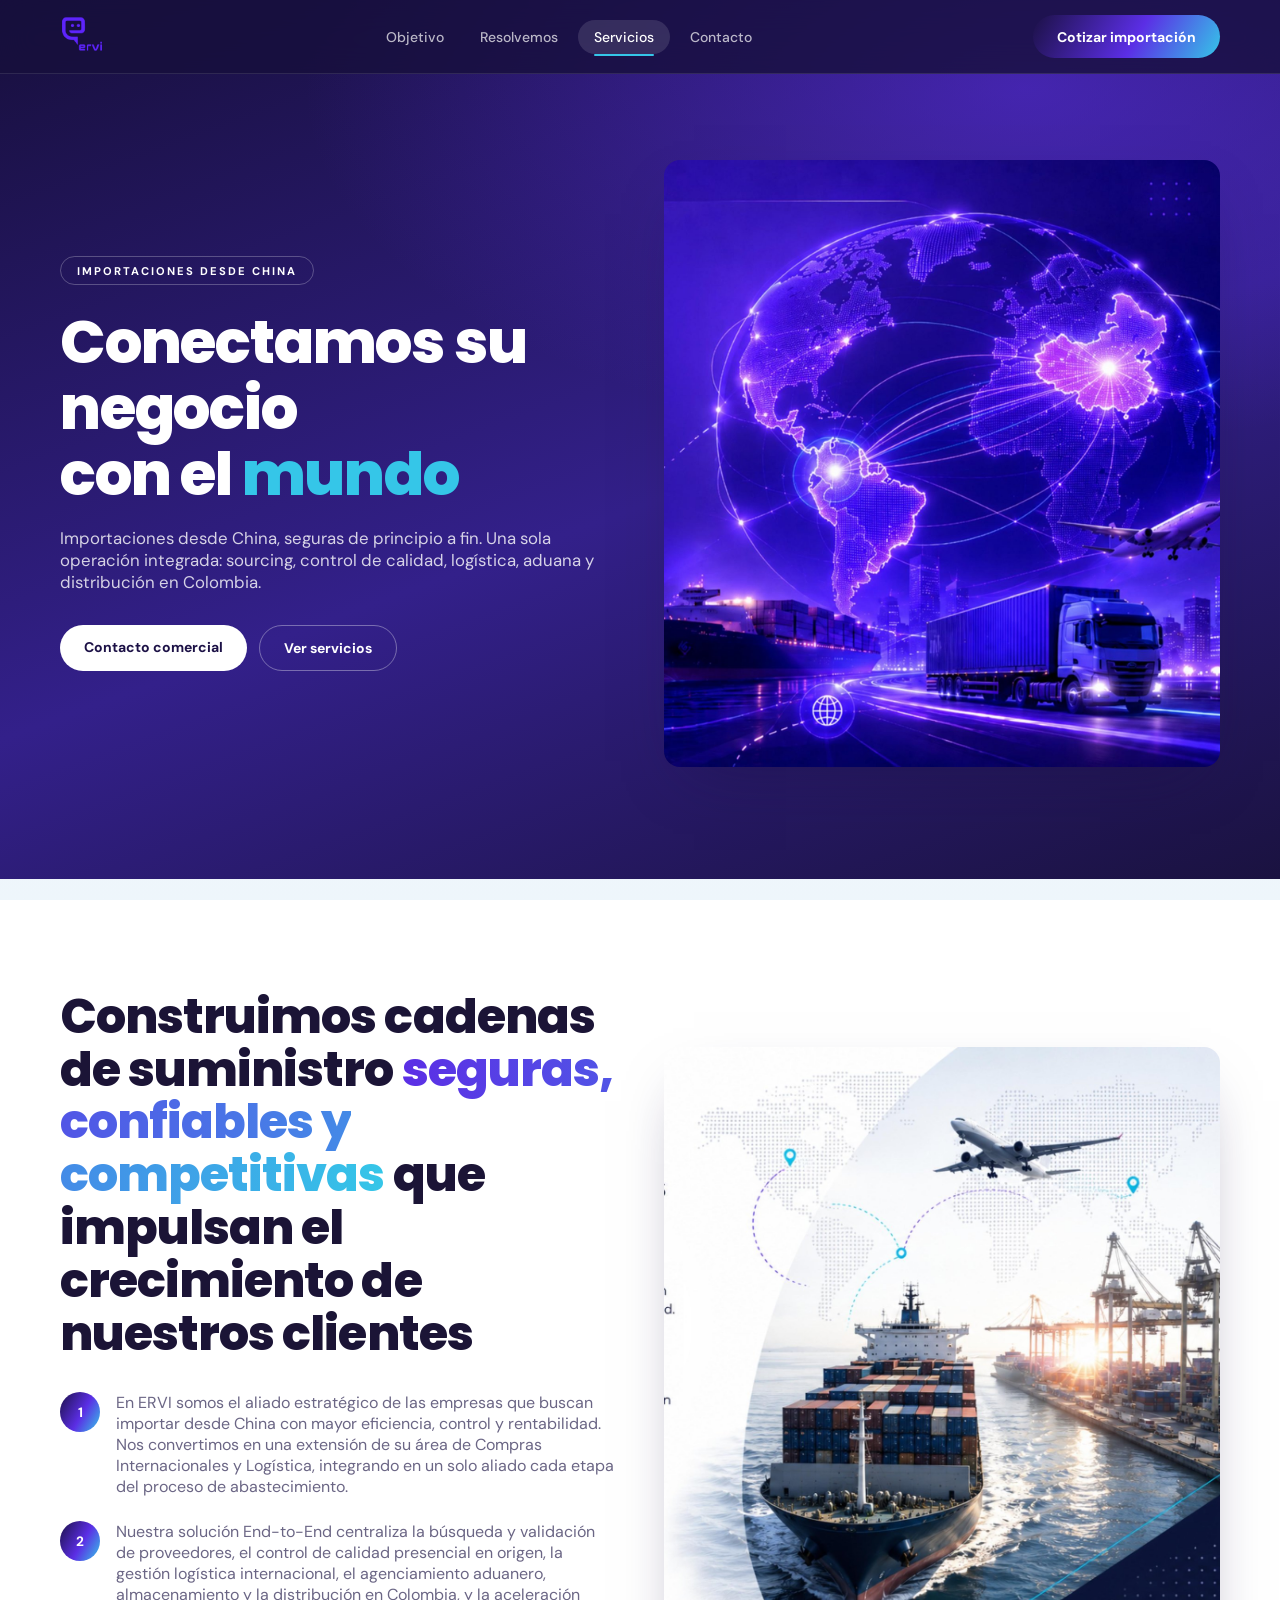
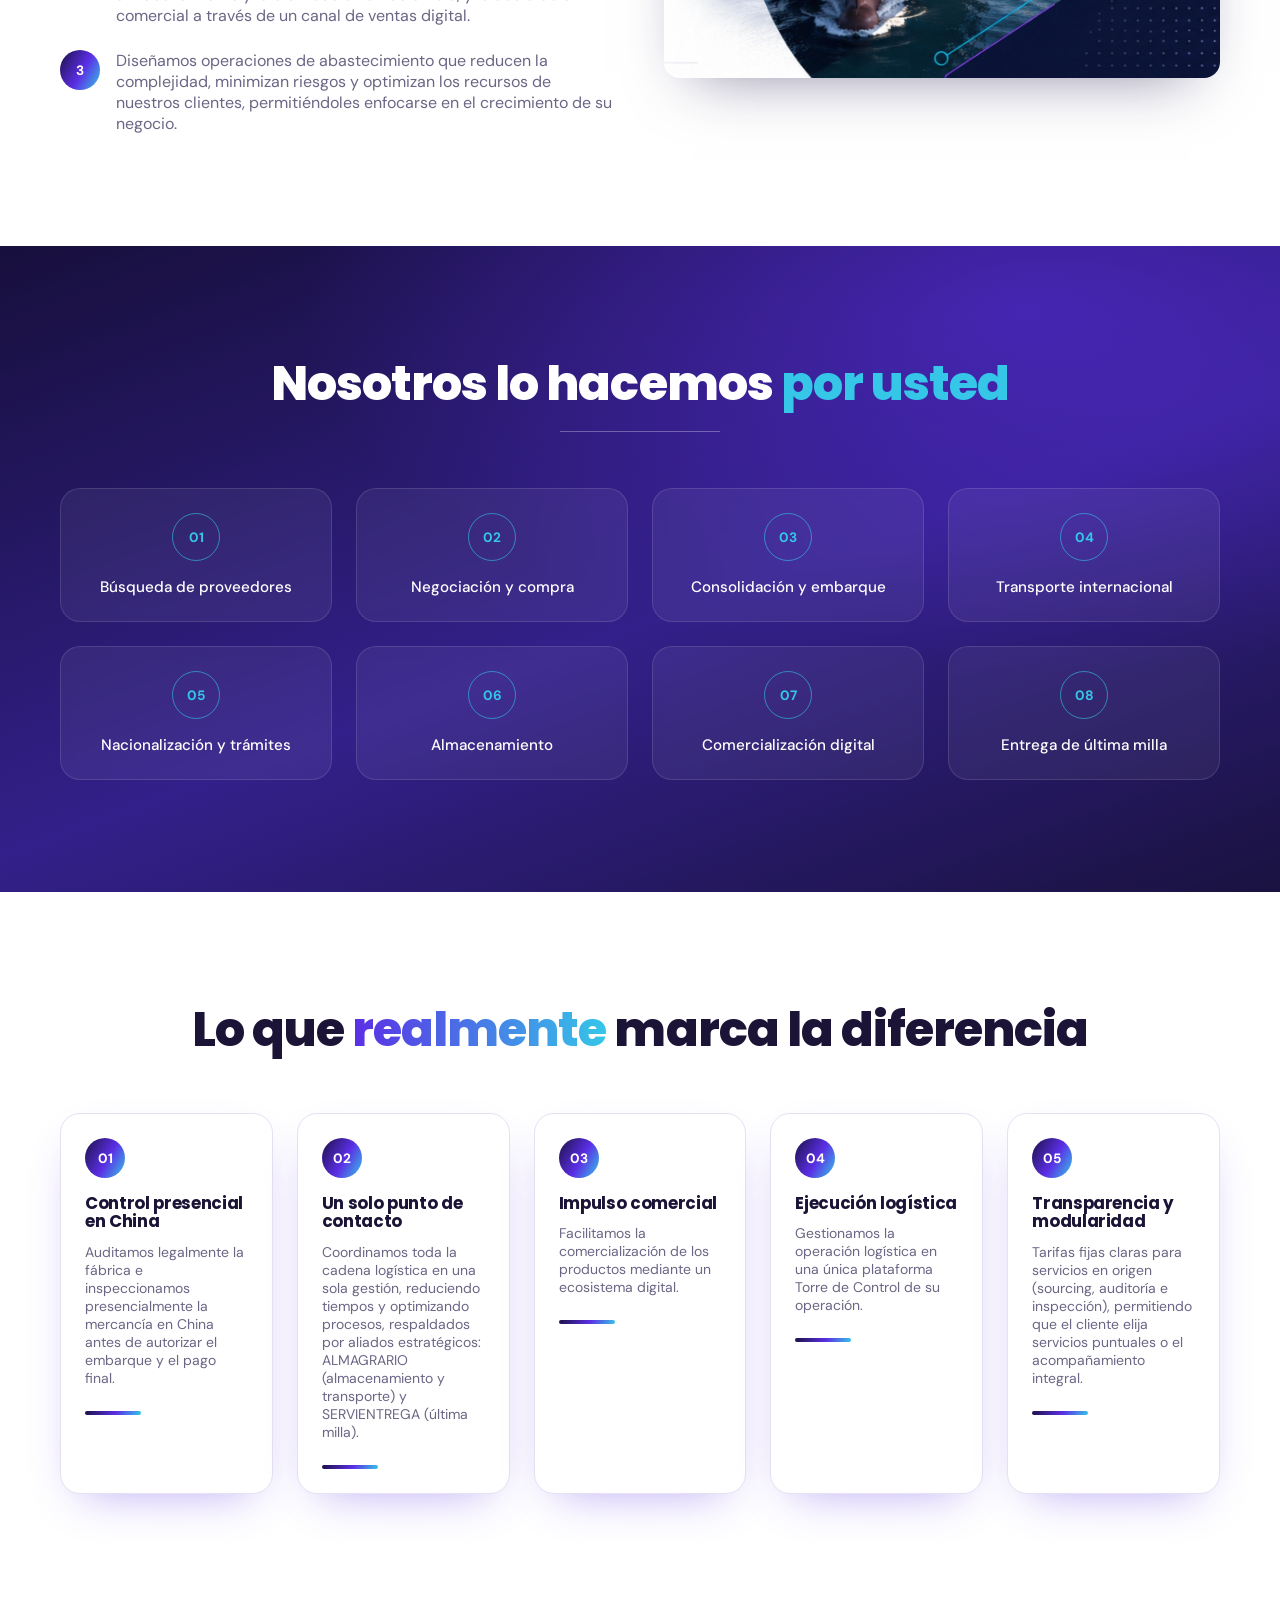
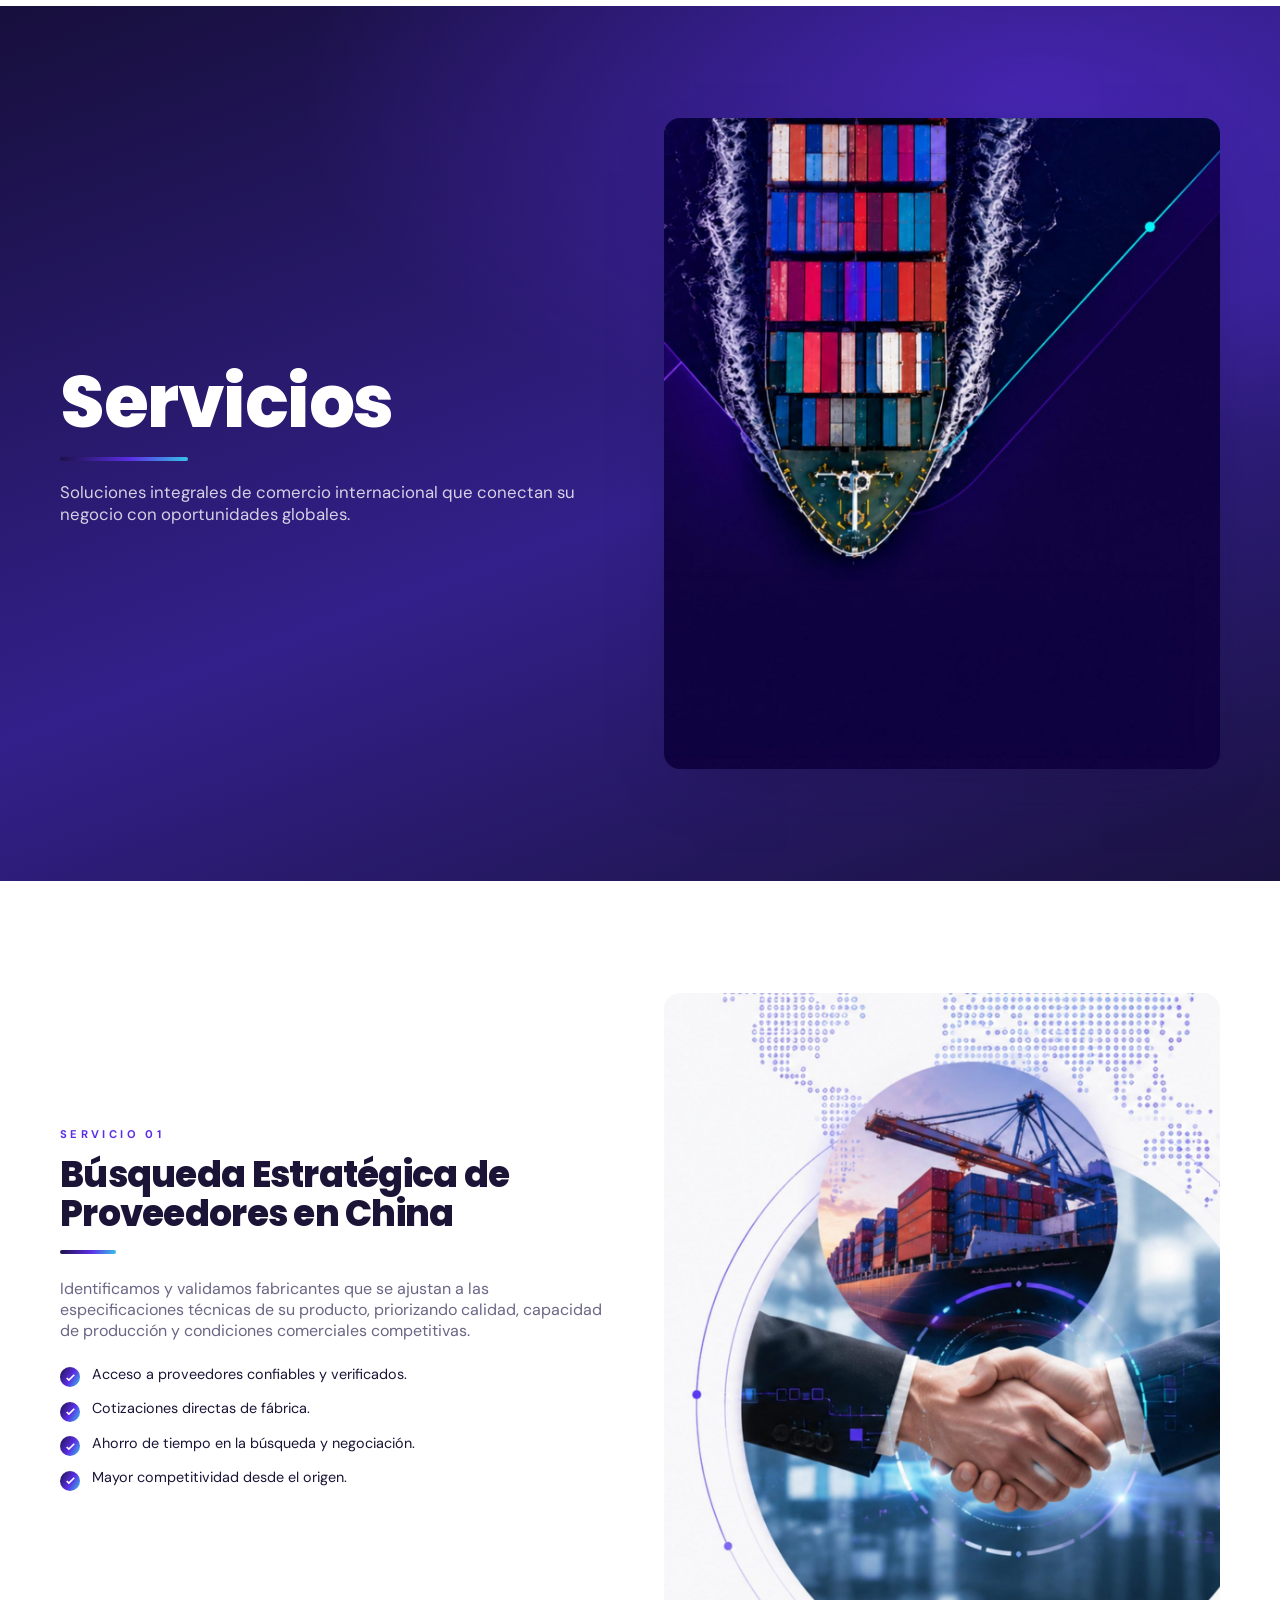
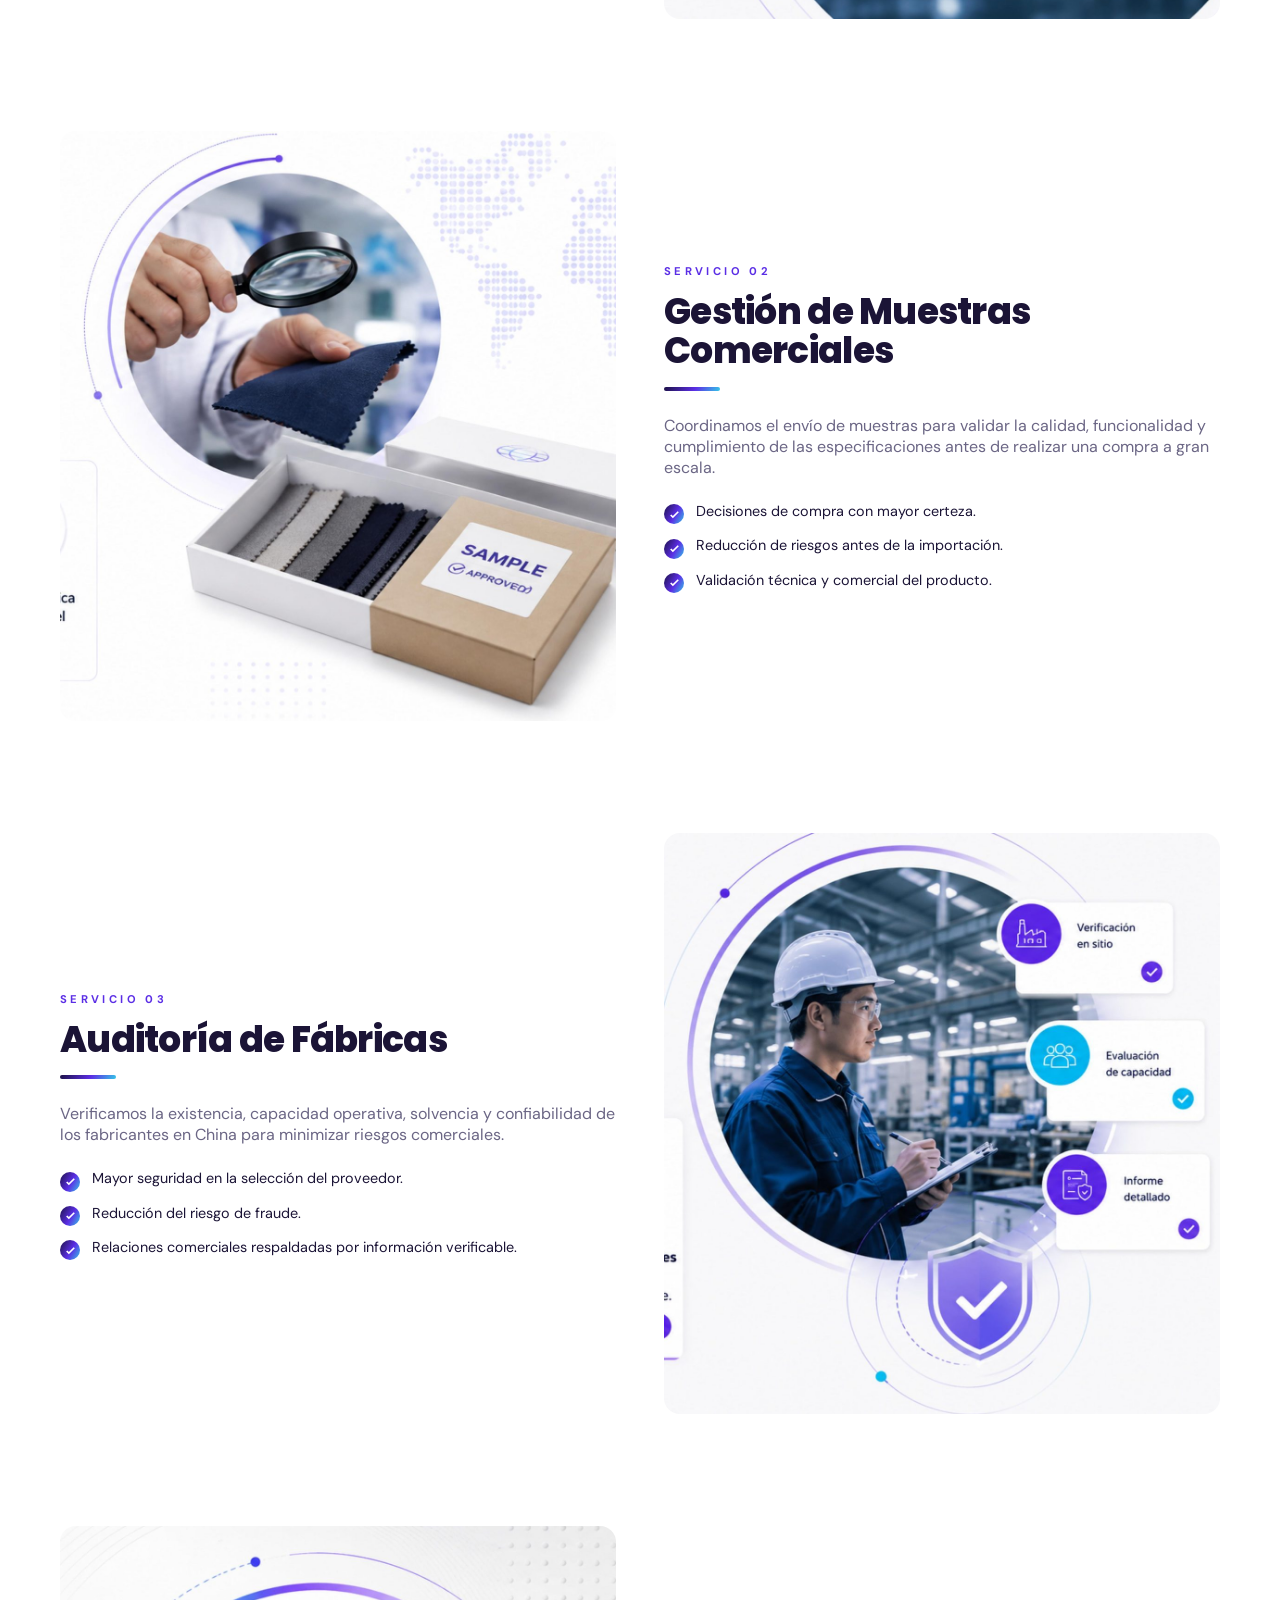
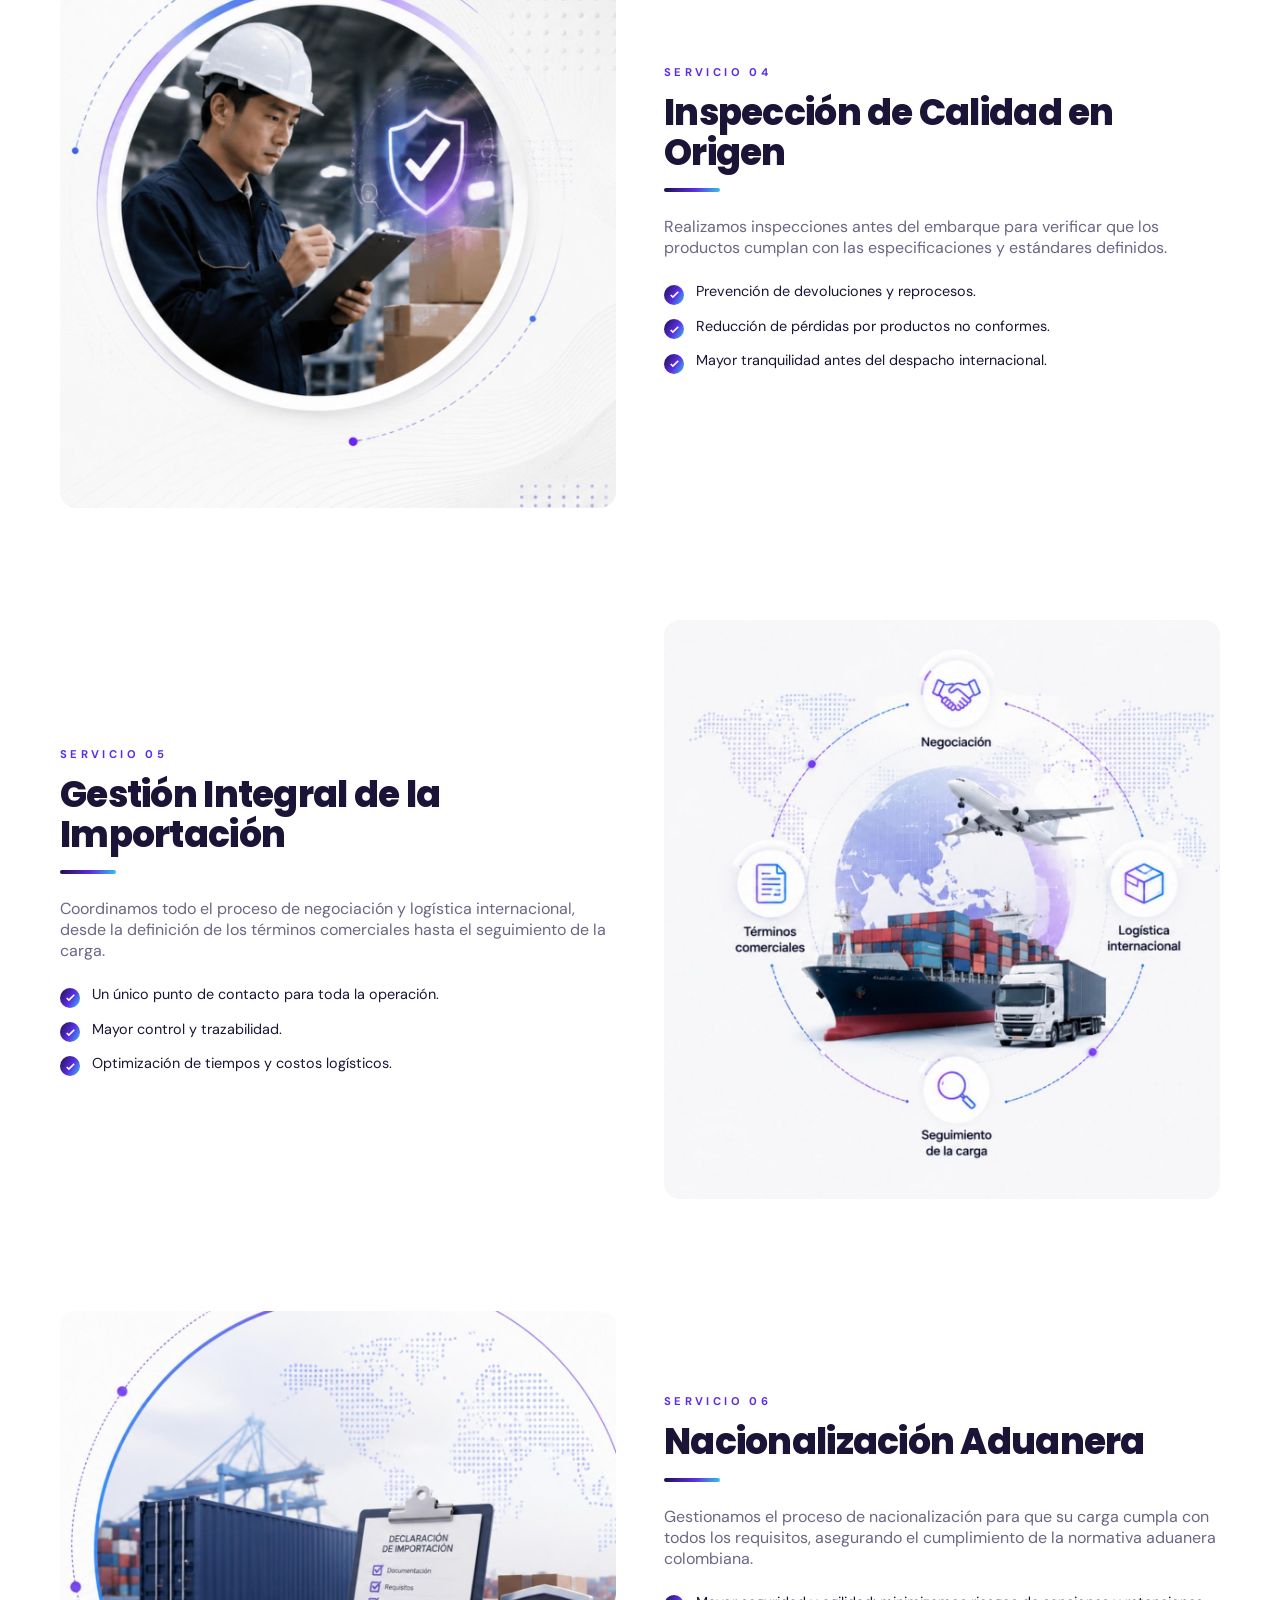
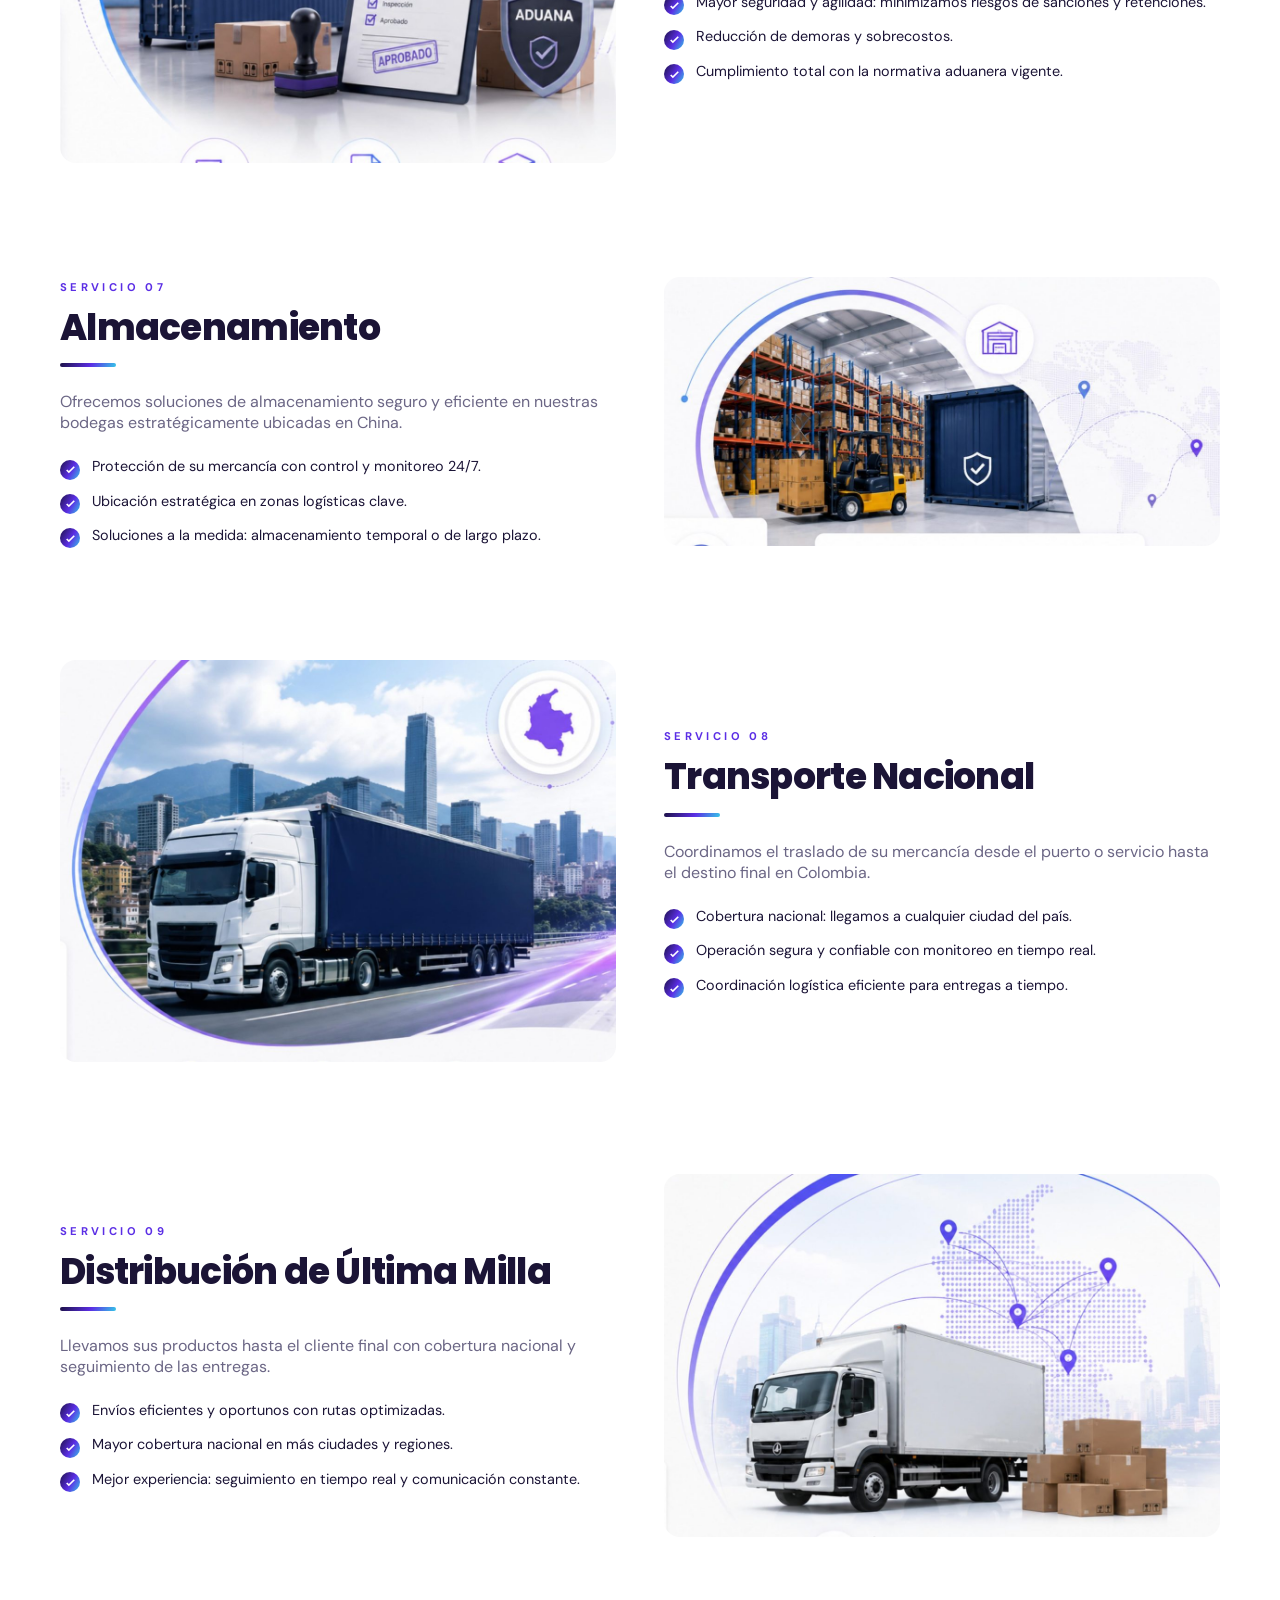
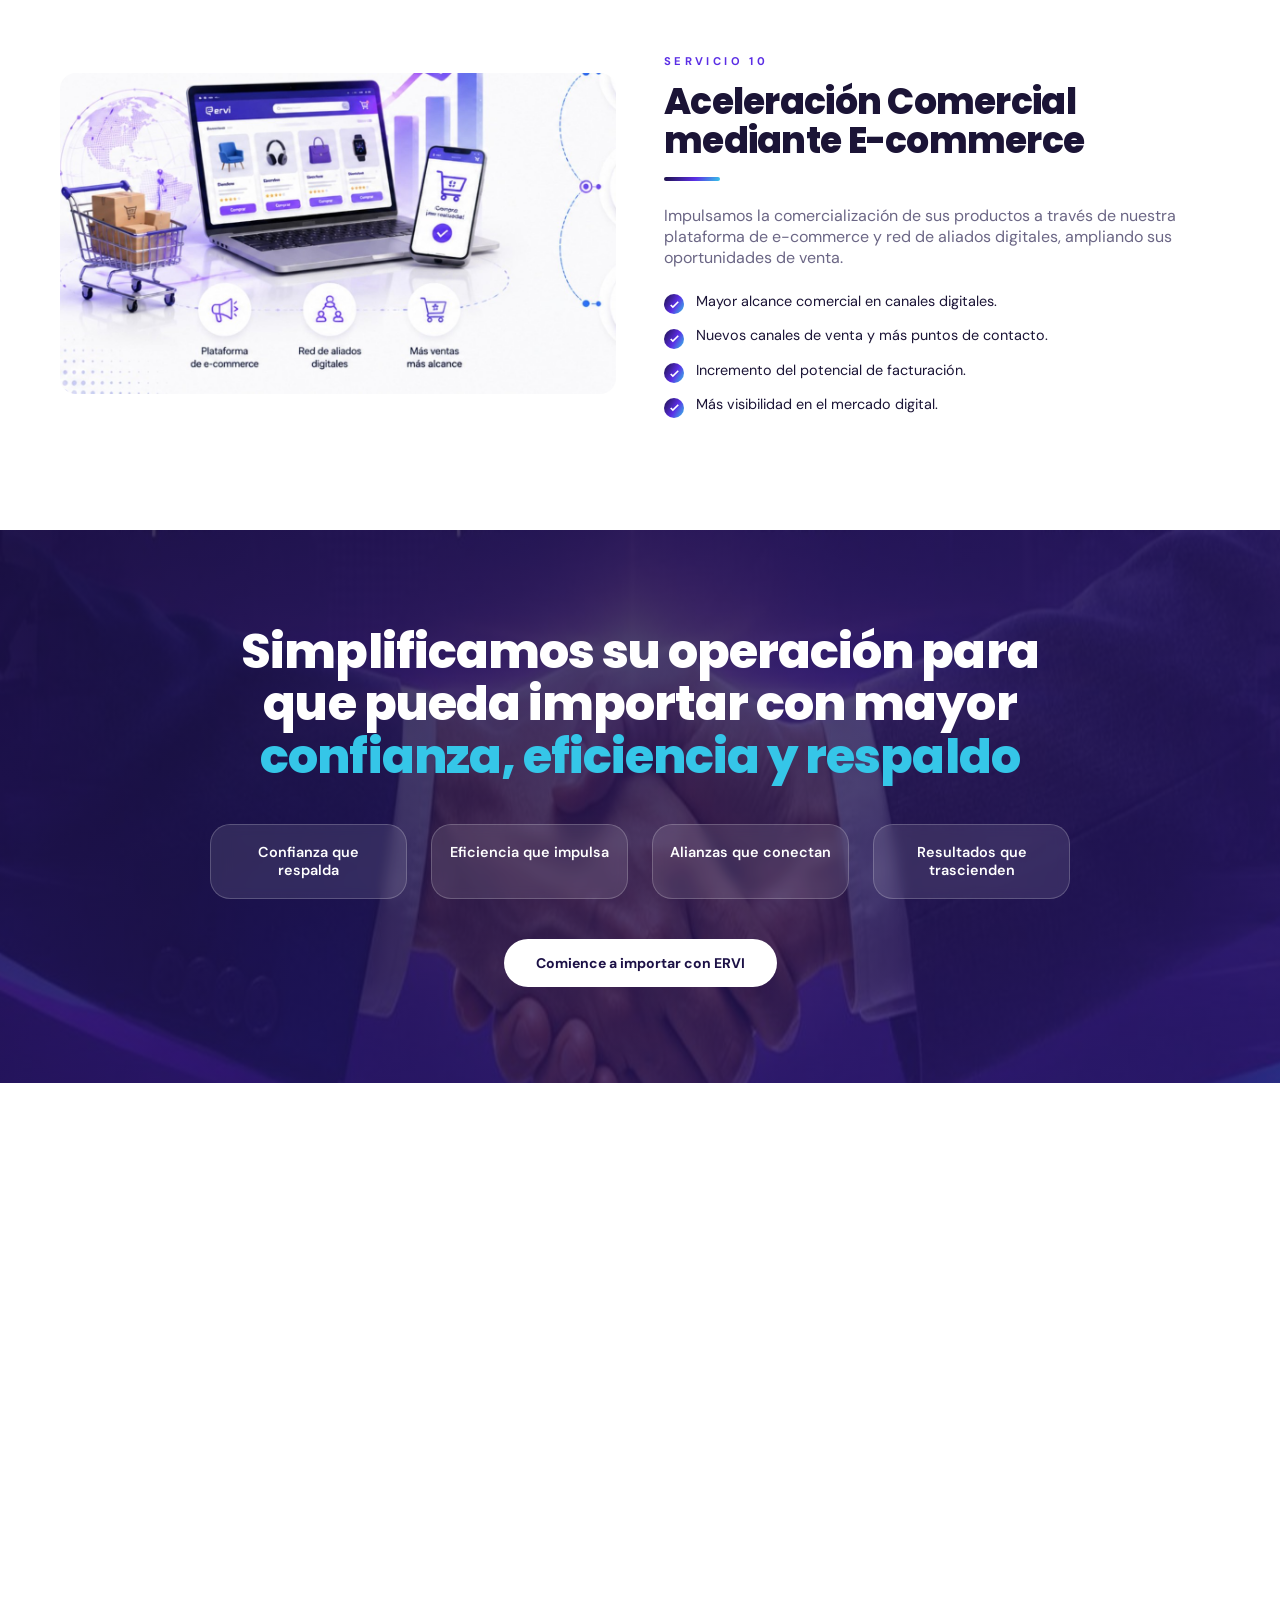
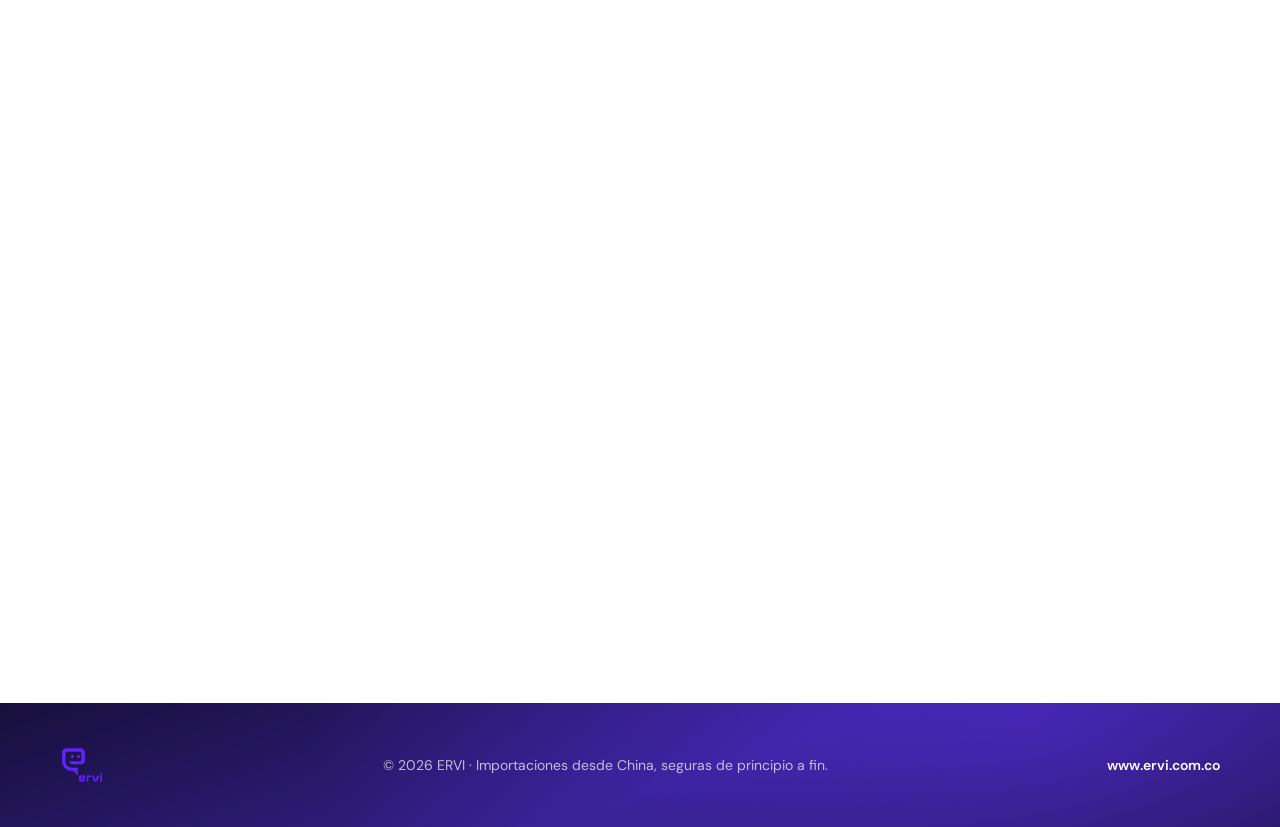
==== commit 157c4ca1: "Ajuste de estilos en ambas paginas" ====
--- a/app/lovable/index.html
+++ b/app/lovable/index.html
@@ -5,6 +5,7 @@
 <meta name="viewport" content="width=device-width, initial-scale=1">
 <title>ERVI | Importaciones desde China seguras de principio a fin</title>
 <meta name="description" content="ERVI conecta su negocio con el mundo: búsqueda de proveedores, auditoría e inspección en China, importación, nacionalización, almacenamiento y última milla en Colombia.">
+<link rel="icon" type="image/png" href="img/fabicon-ERVI-LATAM.png">
 <meta property="og:title" content="ERVI | Importaciones desde China de principio a fin">
 <meta property="og:description" content="Soluciones integrales de comercio internacional: sourcing en China, control de calidad en origen, logística, aduana y distribución en Colombia.">
 <meta property="og:type" content="website">
@@ -17,7 +18,7 @@
 <body>
 <header class="site-header">
   <nav class="nav container">
-    <a href="#inicio" class="brand"><span class="logo"><span class="logo-mark"><svg viewBox="0 0 24 24" fill="none" aria-hidden="true"><path d="M4 6.5A2.5 2.5 0 0 1 6.5 4h11A2.5 2.5 0 0 1 20 6.5v7A2.5 2.5 0 0 1 17.5 16H10l-4 4v-4H6.5A2.5 2.5 0 0 1 4 13.5v-7Z" stroke="currentColor" stroke-width="1.8" stroke-linejoin="round"/><circle cx="10" cy="10" r="1.2" fill="currentColor"/><circle cx="14.5" cy="10" r="1.2" fill="currentColor"/></svg></span><span class="logo-text">ervi</span></span></a>
+    <a href="#inicio" class="brand"><span class="logo"><img class="logo-image" src="img/ervi-app-vertical.png" alt="ERVI"></span></a>
     <ul class="nav-links"><li><a href="#objetivo" class="nav-link">Objetivo</a></li>
 <li><a href="#resolvemos" class="nav-link">Resolvemos</a></li>
 <li><a href="#servicios" class="nav-link">Servicios</a></li>
@@ -285,7 +286,7 @@
 
 <footer class="bg-deep">
   <div class="container footer-inner">
-    <span class="logo"><span class="logo-mark"><svg viewBox="0 0 24 24" fill="none" aria-hidden="true"><path d="M4 6.5A2.5 2.5 0 0 1 6.5 4h11A2.5 2.5 0 0 1 20 6.5v7A2.5 2.5 0 0 1 17.5 16H10l-4 4v-4H6.5A2.5 2.5 0 0 1 4 13.5v-7Z" stroke="currentColor" stroke-width="1.8" stroke-linejoin="round"/><circle cx="10" cy="10" r="1.2" fill="currentColor"/><circle cx="14.5" cy="10" r="1.2" fill="currentColor"/></svg></span><span class="logo-text">ervi</span></span>
+    <span class="logo"><img class="logo-image" src="img/ervi-app-vertical.png" alt="ERVI"></span>
     <p class="muted-light">© <span id="year"></span> ERVI · Importaciones desde China, seguras de principio a fin.</p>
     <a href="https://www.ervi.com.co" target="_blank" rel="noreferrer" class="footer-link">www.ervi.com.co</a>
   </div>
--- a/app/lovable/styles.css
+++ b/app/lovable/styles.css
@@ -37,7 +37,7 @@
 }
 
 h1, h2, h3, h4 { font-family: "Poppins", ui-sans-serif, system-ui, sans-serif; letter-spacing: -0.02em; line-height: 1.1; }
-img { display: block; max-width: 100%; }
+img { display: block; max-width: 100%;  }
 a { color: inherit; text-decoration: none; }
 svg { width: 100%; height: 100%; }
 ul { list-style: none; }
@@ -78,6 +78,7 @@
 }
 .nav { display: flex; align-items: center; justify-content: space-between; padding-top: .75rem; padding-bottom: .75rem; }
 .logo { display: inline-flex; align-items: center; gap: .5rem; }
+.logo-image { display: block; width: auto; height: 2.75rem; }
 .logo-mark {
   display: grid; place-items: center; width: 2.25rem; height: 2.25rem;
   border-radius: .75rem; background: var(--gradient-brand); color: #fff;
@@ -246,6 +247,7 @@
 /* ---------- Animación de aparición ---------- */
 .reveal { opacity: 0; transform: translateY(28px); transition: opacity .7s ease, transform .7s cubic-bezier(.22, 1, .36, 1); }
 .reveal.is-visible { opacity: 1; transform: none; }
+.reveal.is-visible img{ border-radius: 1em; }
 @media (prefers-reduced-motion: reduce) {
   .reveal { opacity: 1; transform: none; transition: none; }
   html { scroll-behavior: auto; }
